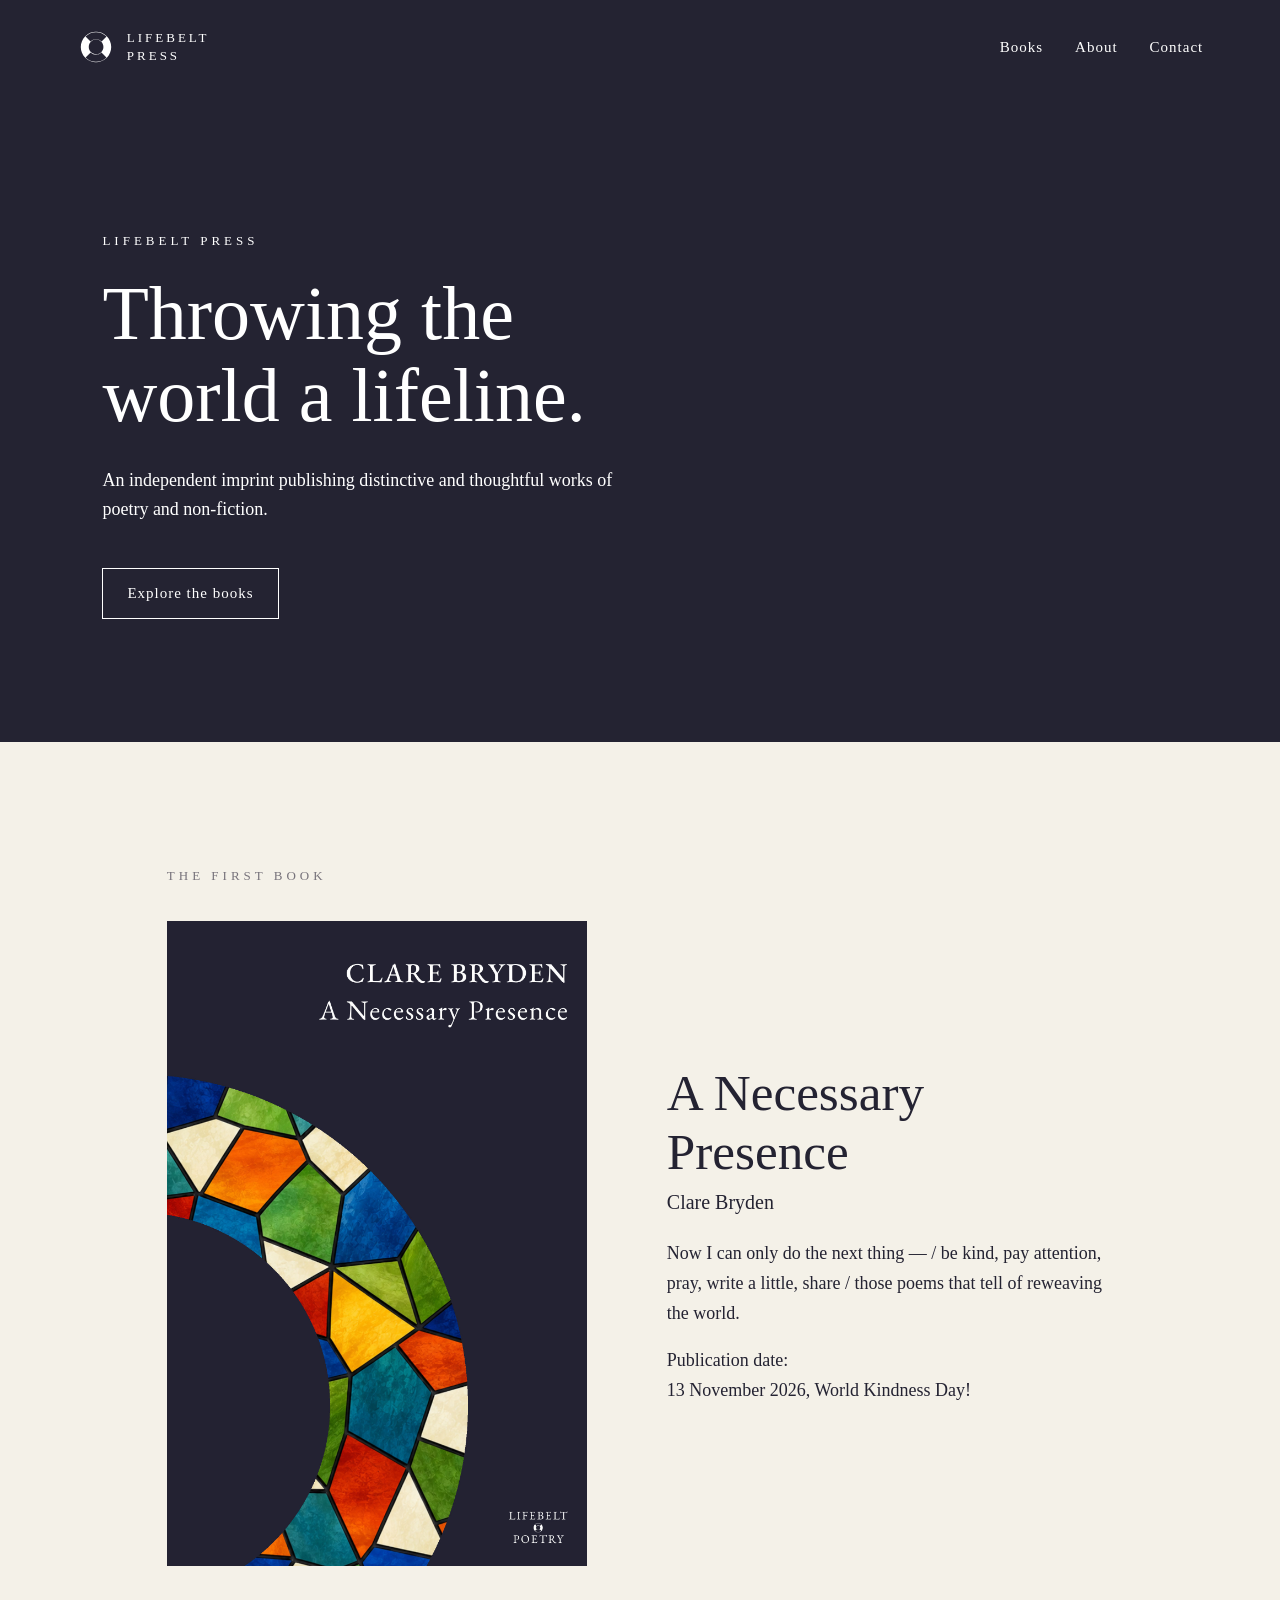
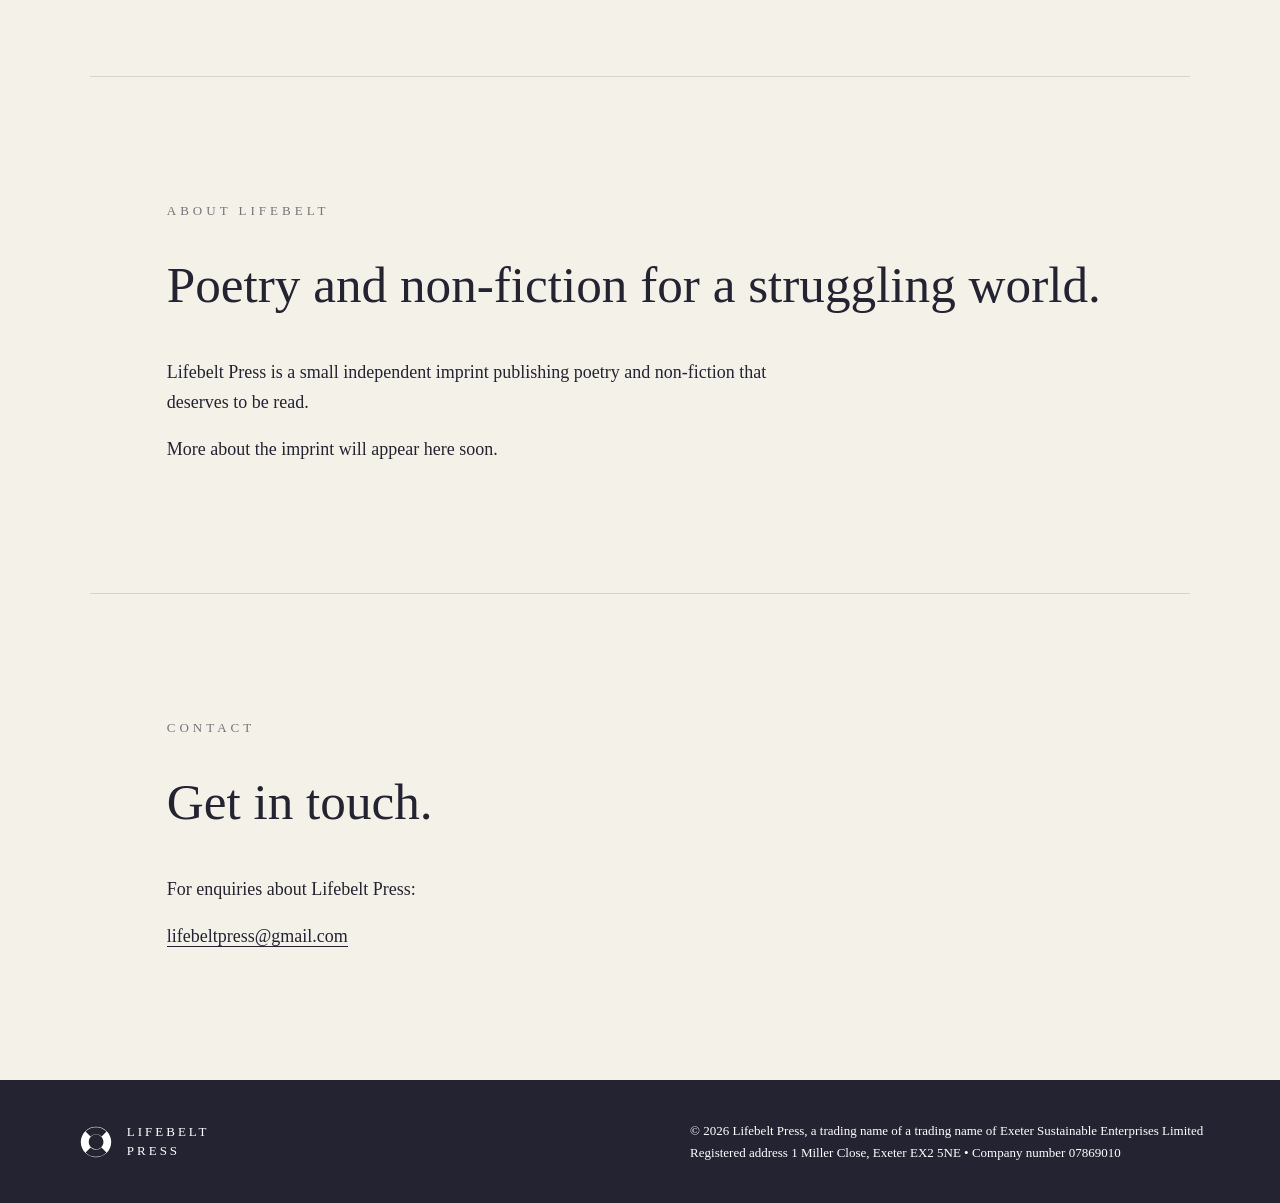
==== index.html @ 6a217618 "Update index.html" ====
<!DOCTYPE html>
<html lang="en">
<head>
    <meta charset="UTF-8">
    <meta name="viewport" content="width=device-width, initial-scale=1.0">

    <title>Lifebelt Press — independent, distinctive, thoughtful</title>

    <meta name="description"
          content="Lifebelt Press is an independent imprint publishing distinctive and thoughtful works of poetry and non-fiction.">

    <link rel="icon" type="image/svg+xml" href="lifebelt_glyph.svg">

    <!-- Open Graph -->
    <meta property="og:type" content="website">
    <meta property="og:title" content="Lifebelt Press — independent, distinctive, thoughtful">
    <meta property="og:description" content="Lifebelt Press is an independent imprint publishing distinctive and thoughtful works of poetry and non-fiction.">
    <meta property="og:url" content="https://lifebeltpress.uk/">
    <meta property="og:image" content="https://lifebeltpress.uk/ANP-cover-web.jpg">
    <meta property="og:image:alt" content="A Necessary Presence by Clare Bryden — book cover">
    <!-- Twitter -->
    <meta name="twitter:card" content="summary_large_image">
    <meta name="twitter:title" content="Lifebelt Press — Independent Poetry">
    <meta name="twitter:description" content="Lifebelt Press is an independent imprint publishing distinctive and thoughtful works of poetry and non-fiction.">
    <meta name="twitter:image" content="https://lifebeltpress.uk/ANP-cover-web.jpg">

    <link rel="stylesheet" href="style.css">
</head>

<body>

<header class="site-header">

    <div class="logo">
        <img class="lifebelt" src="lifebelt_glyph.svg" alt="Lifebelt Press">
        <span>LIFEBELT<br>PRESS</span>
    </div>

    <nav>
        <a href="#books">Books</a>
        <a href="#about">About</a>
        <a href="#contact">Contact</a>
    </nav>

</header>


<main>

    <section class="hero">

        <div class="hero-text">

            <p class="intro">Lifebelt Press</p>

            <h1>Throwing the world a lifeline.</h1>

            <p>
                An independent imprint publishing 
                distinctive and thoughtful works of poetry and non-fiction.
            </p>

            <a class="button" href="#books">Explore the books</a>

        </div>

    </section>


    <section id="books" class="section books">

        <p class="section-label">The first book</p>

        <div class="book">

        <div class="book-cover">
            <img
                src="ANP-front-web.jpg"
                alt="Cover of A Necessary Presence by Clare Bryden">
        </div>

            <div class="book-details">

                <h2>A Necessary Presence</h2>

                <p class="author">Clare Bryden</p>

                <p>
                    Now I can only do the next thing &mdash; / 
                    be kind, pay attention, pray, write a little, share / 
                    those poems that tell of reweaving the world.
                </p>

                <p>
                    Publication date: <br />
                    13 November 2026, World Kindness Day!
                </p>

                <!--<a class="text-link" href="#">
                    More about this book →
                </a>-->

            </div>

        </div>

    </section>


    <section id="about" class="section about">

        <p class="section-label">About Lifebelt</p>

        <h2>Poetry and non-fiction for a struggling world.</h2>

        <p>
            Lifebelt Press is a small independent imprint
            publishing poetry and non-fiction that deserves to be read.
        </p>

        <p>
            More about the imprint will appear here soon.
        </p>

    </section>


    <section id="contact" class="section contact">

        <p class="section-label">Contact</p>

        <h2>Get in touch.</h2>

        <p>
            For enquiries about Lifebelt Press:
        </p>

        <p>
            <a class="text-link" id="contact-email" href="#">
                lifebeltpress@gmail.com
            </a>
        </p>
        
        <script>
        (function () {
            const email =
                String.fromCharCode(108,105,102,101,98,101,108,116,112,114,101,115,115) +
                '@' +
                String.fromCharCode(103,109,97,105,108,46,99,111,109);
        
            document.getElementById('contact-email').href = 'mailto:' + email;
        })();
        </script>

    </section>

</main>

<footer>
    
    <div class="logo">
        <img class="lifebelt" src="lifebelt_glyph.svg" alt="Lifebelt Press">
        <span>LIFEBELT<br>PRESS</span>
    </div>
    
    <p>© 2026 Lifebelt Press, a trading name of a trading name of Exeter Sustainable Enterprises Limited<br />
        Registered address 1 Miller Close, Exeter EX2 5NE • Company number 07869010</p>
    
</footer>

</body>
</html>
---- style.css ----
/* ---------------------------------
   Lifebelt Press
   --------------------------------- */

:root {
    --navy: #242332;
    --cream: #f4f1e8;
    --text: #242332;
    --muted: #77737b;
    --line: #d8d4cb;
}


/* Basic reset */

* {
    box-sizing: border-box;
}

html {
    scroll-behavior: smooth;
}

body {
    margin: 0;
    background: var(--cream);
    color: var(--text);

    font-family: Georgia, "Times New Roman", serif;
    font-size: 18px;
    line-height: 1.65;
}


/* Header */

.site-header {
    background: var(--navy);
    color: white;

    padding: 28px 6vw;

    display: flex;
    align-items: center;
    justify-content: space-between;
}

.logo {
    display: flex;
    align-items: center;
    gap: 12px;

    font-size: 13px;
    letter-spacing: 3px;
    line-height: 1.4;
}

.lifebelt {
    width: 38px;
    height: 38px;
    display: block;
    filter: invert(1);
}

nav {
    display: flex;
    gap: 32px;
}

nav a {
    color: white;
    text-decoration: none;

    font-size: 15px;
    letter-spacing: 1px;
}

nav a:hover {
    text-decoration: underline;
}


/* Hero */

.hero {
    min-height: 72vh;

    background: var(--navy);
    color: white;

    display: flex;
    align-items: center;

    padding: 8vw;
}

.hero-text {
    max-width: 600px;
}

.intro,
.section-label {
    text-transform: uppercase;
    letter-spacing: 4px;
    font-size: 13px;
}

.hero h1 {
    font-size: clamp(42px, 6vw, 76px);
    font-weight: normal;
    line-height: 1.08;

    margin: 20px 0 30px;
}

.hero p {
    max-width: 560px;
}

.button {
    display: inline-block;

    margin-top: 25px;
    padding: 12px 24px;

    border: 1px solid white;

    color: white;
    text-decoration: none;

    font-size: 15px;
    letter-spacing: 1px;
}

.button:hover {
    background: white;
    color: var(--navy);
}


/* General sections */

.section {
    max-width: 1100px;
    margin: auto;

    padding: 110px 6vw;
}

.section-label {
    color: var(--muted);
    margin-bottom: 35px;
}

.section h2 {
    font-size: clamp(32px, 4vw, 52px);
    font-weight: normal;
    line-height: 1.15;

    margin-top: 0;
}


/* Book */

.book {
    display: grid;
    grid-template-columns: minmax(260px, 420px) 1fr;
    gap: 80px;

    align-items: center;
}

.book-cover {
    aspect-ratio: 0.7;
}

.book-cover img {
    display: block;
    width: 100%;
    height: auto;
}

.cover-placeholder {
    color: white;
    text-align: center;

    font-size: 25px;
    line-height: 1.25;
}

.book-details h2 {
    margin-bottom: 5px;
}

.author {
    font-size: 20px;
    margin-top: 0;
}

.text-link {
    color: var(--text);
    text-decoration: none;

    border-bottom: 1px solid var(--text);
}

.text-link:hover {
    border-bottom: 2px solid var(--text);
}


/* About */

.about {
    border-top: 1px solid var(--line);
}

.about p {
    max-width: 650px;
}


/* Contact */

.contact {
    border-top: 1px solid var(--line);
}


/* Footer */

footer {
    background: var(--navy);
    color: white;
    padding: 40px 6vw;
    display: flex;
    justify-content: space-between;
    align-items: center;
    font-size: 13px;
}

footer .logo {
    color: white;
}

footer p {
    margin: 0;
}


/* Mobile */

@media (max-width: 700px) {

    .site-header {
        align-items: flex-start;
    }

    nav {
        gap: 15px;
        flex-direction: column;
        align-items: flex-end;
    }

    .hero {
        min-height: 65vh;
        padding: 15vw 8vw;
    }

    .section {
        padding: 75px 8vw;
    }

    .book {
        grid-template-columns: 1fr;
        gap: 45px;
    }

    .book-cover {
        max-width: 360px;
    }

    footer {
        flex-direction: column;
        align-items: flex-start;
        gap: 20px;
    }
}
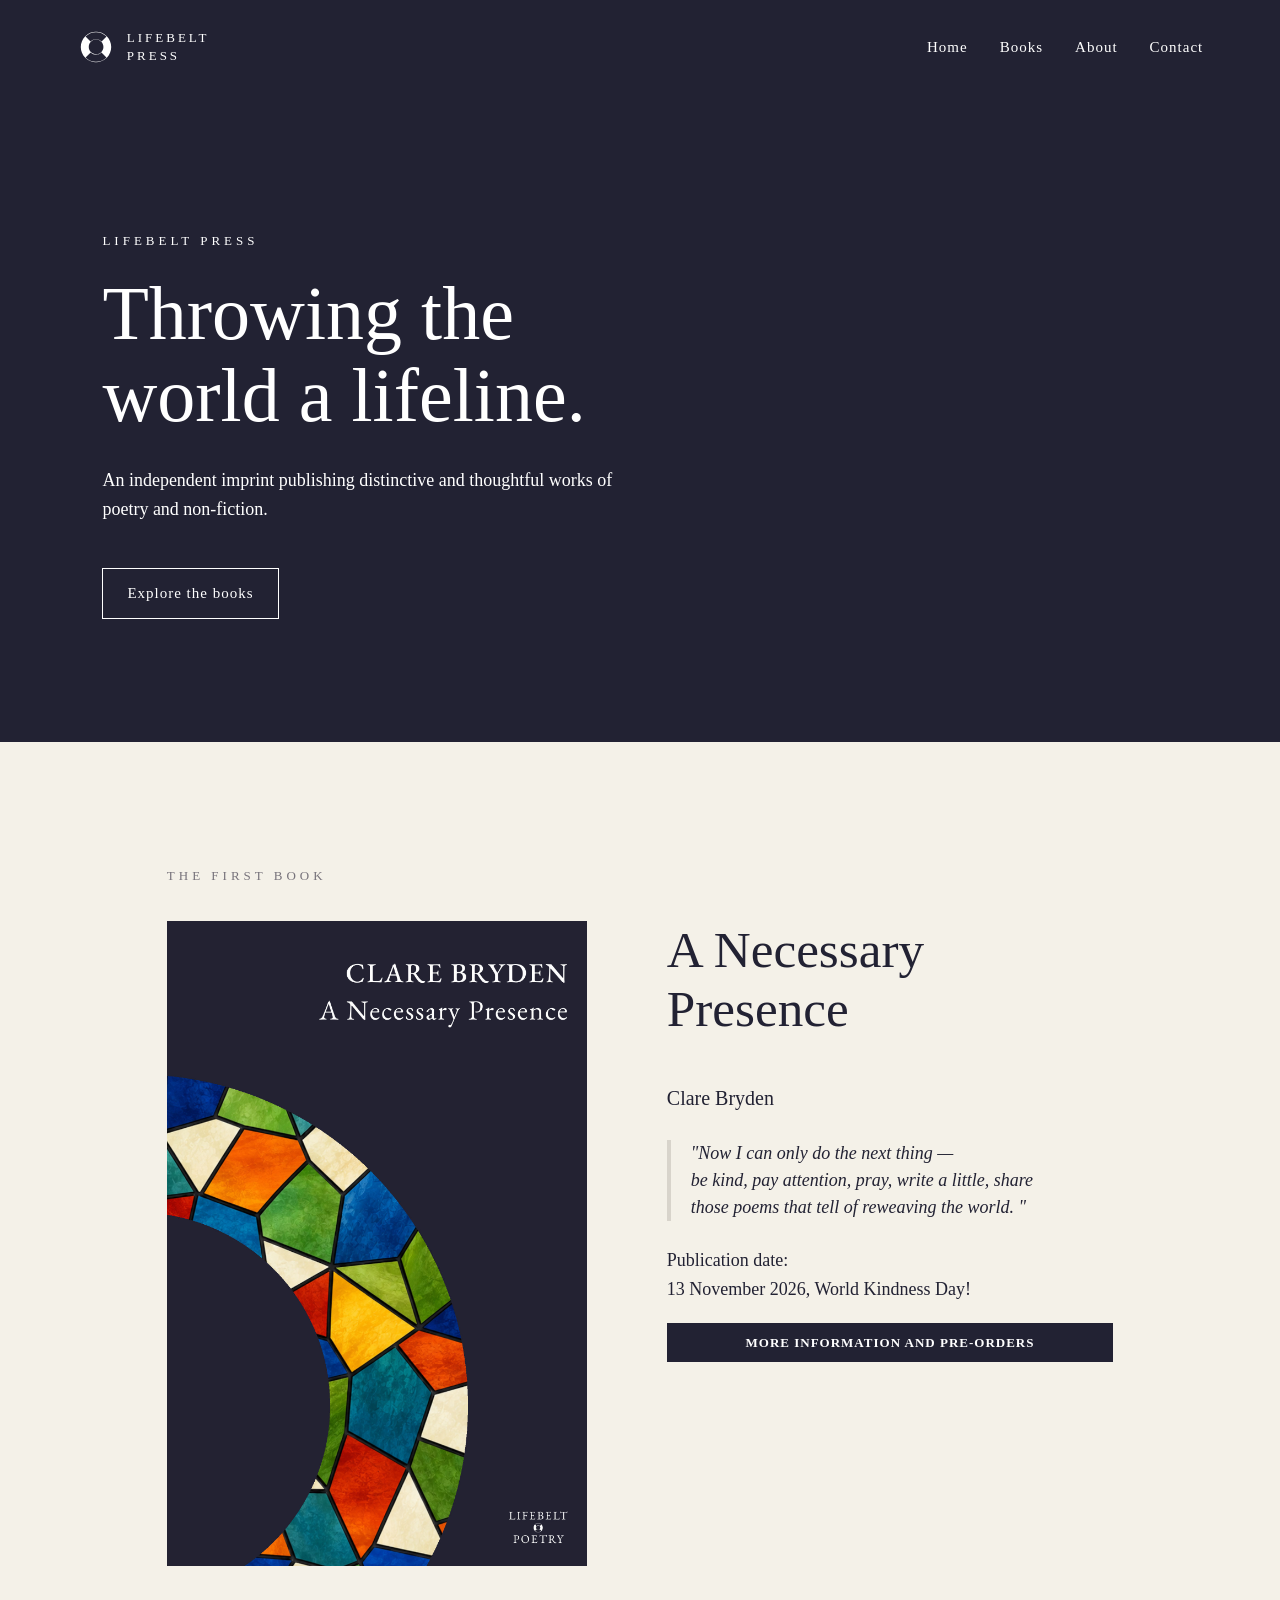
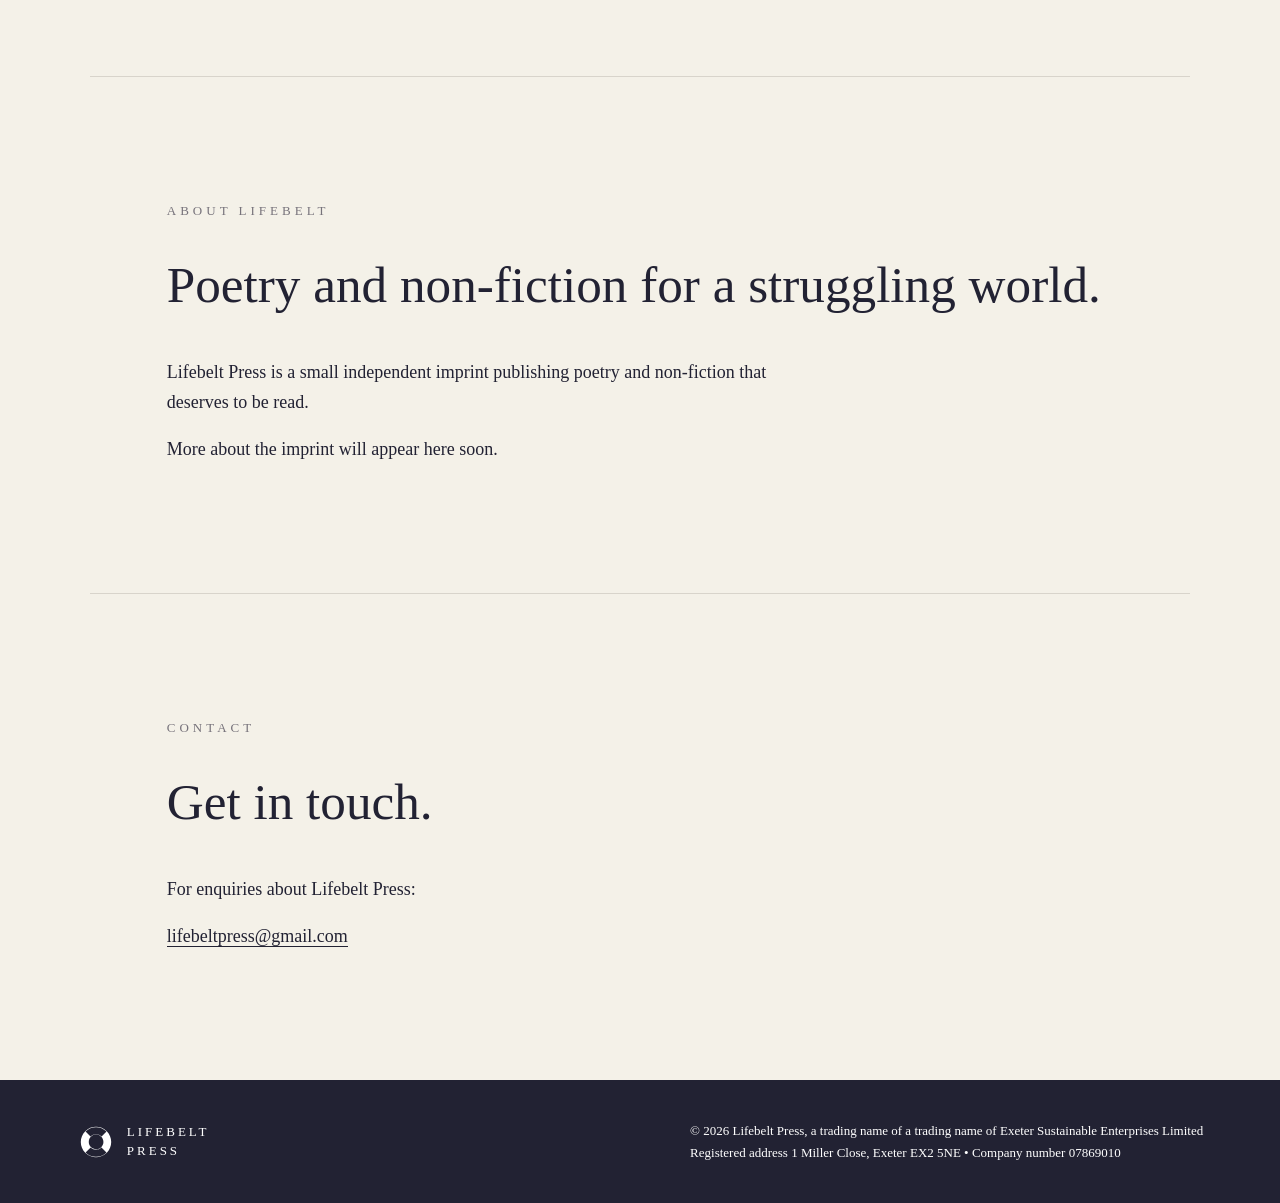
==== commit c89f0571: "Add files via upload" ====
--- a/index.html
+++ b/index.html
@@ -1,4 +1,4 @@
-    <!DOCTYPE html>
+<!DOCTYPE html>
 <html lang="en">
 <head>
     <meta charset="UTF-8">
@@ -15,14 +15,14 @@
     <meta property="og:type" content="website">
     <meta property="og:title" content="Lifebelt Press — independent, distinctive, thoughtful">
     <meta property="og:description" content="Lifebelt Press is an independent imprint publishing distinctive and thoughtful works of poetry and non-fiction.">
-    <meta property="og:url" content="https://lifebeltpress.uk/">
-    <meta property="og:image" content="https://lifebeltpress.uk/ANP-cover-web.jpg">
+    <meta property="og:url" content="https://lifebeltpress.co.uk/">
+    <meta property="og:image" content="https://lifebeltpress.co.uk/images/a-necessary-presence-front.jpg">
     <meta property="og:image:alt" content="A Necessary Presence by Clare Bryden — book cover">
     <!-- Twitter -->
     <meta name="twitter:card" content="summary_large_image">
     <meta name="twitter:title" content="Lifebelt Press — Independent Poetry">
     <meta name="twitter:description" content="Lifebelt Press is an independent imprint publishing distinctive and thoughtful works of poetry and non-fiction.">
-    <meta name="twitter:image" content="https://lifebeltpress.uk/ANP-cover-web.jpg">
+    <meta name="twitter:image" content="https://lifebeltpress.co.uk/images/a-necessary-presence-front.jpg">
 
     <link rel="stylesheet" href="style.css">
 </head>
@@ -32,11 +32,14 @@
 <header class="site-header">
 
     <div class="logo">
-        <img class="lifebelt" src="lifebelt_glyph.svg" alt="Lifebelt Press">
-        <span>LIFEBELT<br>PRESS</span>
+        <a href="https://lifebeltpress.co.uk/">
+			<img class="lifebelt" src="lifebelt_glyph.svg" alt="Lifebelt Press">
+		</a>
+		<span>LIFEBELT<br>PRESS</span>		
     </div>
 
     <nav>
+        <a href="https://lifebeltpress.co.uk/">Home</a>
         <a href="#books">Books</a>
         <a href="#about">About</a>
         <a href="#contact">Contact</a>
@@ -75,7 +78,7 @@
 
         <div class="book-cover">
             <img
-                src="ANP-front-web.jpg"
+                src="images/a-necessary-presence-front.jpg"
                 alt="Cover of A Necessary Presence by Clare Bryden">
         </div>
 
@@ -85,20 +88,16 @@
 
                 <p class="author">Clare Bryden</p>
 
-                <p>
-                    Now I can only do the next thing &mdash; / 
-                    be kind, pay attention, pray, write a little, share / 
-                    those poems that tell of reweaving the world.
-                </p>
+                <p class="lead-quote">"Now I can only do the next thing &mdash; <br />be kind, pay attention, pray, write a little, share <br />those poems that tell of reweaving the world. "</p>
 
                 <p>
                     Publication date: <br />
                     13 November 2026, World Kindness Day!
                 </p>
 
-                <!--<a class="text-link" href="#">
-                    More about this book →
-                </a>-->
+				<a class="checkout-btn-flat" href="a-necessary-presence.html">
+                    More information and pre-orders
+                </a>
 
             </div>
 
--- a/style.css
+++ b/style.css
@@ -3,9 +3,10 @@
    --------------------------------- */
 
 :root {
-    --navy: #242332;
+    --navy: #223;
     --cream: #f4f1e8;
-    --text: #242332;
+	--gold: #cda250;
+    --text: #223;
     --muted: #77737b;
     --line: #d8d4cb;
 }
@@ -25,7 +26,6 @@
     margin: 0;
     background: var(--cream);
     color: var(--text);
-
     font-family: Georgia, "Times New Roman", serif;
     font-size: 18px;
     line-height: 1.65;
@@ -37,9 +37,7 @@
 .site-header {
     background: var(--navy);
     color: white;
-
     padding: 28px 6vw;
-
     display: flex;
     align-items: center;
     justify-content: space-between;
@@ -49,7 +47,6 @@
     display: flex;
     align-items: center;
     gap: 12px;
-
     font-size: 13px;
     letter-spacing: 3px;
     line-height: 1.4;
@@ -70,7 +67,6 @@
 nav a {
     color: white;
     text-decoration: none;
-
     font-size: 15px;
     letter-spacing: 1px;
 }
@@ -84,13 +80,10 @@
 
 .hero {
     min-height: 72vh;
-
     background: var(--navy);
     color: white;
-
     display: flex;
     align-items: center;
-
     padding: 8vw;
 }
 
@@ -119,15 +112,11 @@
 
 .button {
     display: inline-block;
-
     margin-top: 25px;
     padding: 12px 24px;
-
     border: 1px solid white;
-
     color: white;
     text-decoration: none;
-
     font-size: 15px;
     letter-spacing: 1px;
 }
@@ -143,7 +132,6 @@
 .section {
     max-width: 1100px;
     margin: auto;
-
     padding: 110px 6vw;
 }
 
@@ -156,7 +144,6 @@
     font-size: clamp(32px, 4vw, 52px);
     font-weight: normal;
     line-height: 1.15;
-
     margin-top: 0;
 }
 
@@ -167,8 +154,7 @@
     display: grid;
     grid-template-columns: minmax(260px, 420px) 1fr;
     gap: 80px;
-
-    align-items: center;
+    align-items: top;
 }
 
 .book-cover {
@@ -184,13 +170,15 @@
 .cover-placeholder {
     color: white;
     text-align: center;
-
     font-size: 25px;
     line-height: 1.25;
 }
 
-.book-details h2 {
-    margin-bottom: 5px;
+.book-details h1 {
+    font-size: clamp(24px, 4vw, 40px);
+	font-weight:normal;
+    line-height: 1.25;
+    margin: 5px 0;
 }
 
 .author {
@@ -201,7 +189,6 @@
 .text-link {
     color: var(--text);
     text-decoration: none;
-
     border-bottom: 1px solid var(--text);
 }
 
@@ -209,6 +196,30 @@
     border-bottom: 2px solid var(--text);
 }
 
+.checkout-container {
+	margin: 15px 0 0;
+}
+
+.checkout-button {
+	background-color: var(--navy); 
+	border: 1px solid var(--navy); 
+	color: white; 
+	padding: 7px 14px; 
+	text-decoration: none; 
+	font-weight: bold; 
+	display: inline-block; 
+	font-size: 16px; 
+	margin: 5px 0;
+}
+.checkout-button:hover {
+	background-color: white; 
+	color: var(--navy); 
+}
+.checkout-subtext {
+	font-size: 14px; 
+	color: var(--muted); 
+	margin-top: 0;
+}
 
 /* About */
 
@@ -249,9 +260,192 @@
 }
 
 
-/* Mobile */
-
-@media (max-width: 700px) {
+/* ==========================================================================
+   Book Detail Additions 
+   ========================================================================== */
+
+.book-media {
+    display: flex;
+    flex-direction: column;
+    gap: 25px;
+}
+
+.book-preview {
+    text-align: center;
+}
+
+/* Secondary block variant for layouts using dark backgrounds inside light grids */
+.button.outline {
+    border: 1px solid var(--navy);
+    color: var(--navy);
+    display: block;
+    text-align: center;
+    transition: all 0.2s ease-in-out;
+}
+
+.button.outline:hover {
+    background: var(--navy);
+    color: white;
+}
+
+/* Quote & Descriptive Blocks */
+.lead-quote {
+    font-style: italic;
+    border-left: 4px solid var(--line);
+    padding-left: 20px;
+    margin: 25px 0;
+    color: var(--navy);
+    line-height: 1.5;
+}
+
+.short-blurb {
+    margin-bottom: 20px;
+}
+
+.long-blurb-section {
+  border-top: 1px solid var(--line);
+  margin-top: 30px;
+  padding-top: 30px;
+}
+
+/* Compact Metadata */
+.book-meta-inline {
+    font-size: 15px;
+/    border-top: 1px solid var(--line);
+/    border-bottom: 1px solid var(--line);
+    padding: 15px 0;
+    margin: 20px 0;
+}
+
+/* 2x2 Clean Grid for Purchase Options */
+.purchase-grid {
+    display: grid;
+    grid-template-columns: repeat(2, 1fr);
+    gap: 12px;
+    margin-top: 25px;
+}
+
+.purchase-card {
+    background: white;
+    border: 1px solid var(--line);
+    padding: 16px;
+    border-radius: 4px;
+    display: flex;
+    flex-direction: column;
+    justify-content: space-between;
+}
+
+/* Subtle distinction for the special signed copy */
+.purchase-card.highlighted {
+    border-color: var(--gold);
+    background: rgba(205, 162, 80, 0.02);
+}
+
+.purchase-card h4 {
+    margin: 0 0 6px 0;
+    font-size: 15px;
+    font-weight: bold;
+}
+
+.purchase-card h4 .qty {
+    font-weight: normal;
+    color: var(--muted);
+    font-size: 13px;
+}
+
+.purchase-card .price {
+    margin: 0 0 16px 0;
+    font-size: 14px;
+    font-weight: bold;
+}
+
+.purchase-card .postage {
+    display: inline-block;
+    font-weight: normal;
+    font-size: 12px;
+    color: var(--muted);
+    margin-top: 2px;
+}
+
+/* Flat Button Styling */
+.checkout-btn-flat {
+    display: block;
+    text-align: center;
+    background: var(--navy);
+    border: 1px solid var(--navy);
+    color: #fff;
+    text-decoration: none;
+    padding: 8px;
+    font-size: 13px;
+    font-weight: bold;
+    letter-spacing: 1px;
+    text-transform: uppercase;
+    transition: background 0.2s ease;
+}
+
+.checkout-btn-flat:hover {
+    background: #fff;
+    color: var(--navy);
+}
+
+.checkout-btn-flat.gold {
+    background: var(--gold);
+    border: 1px solid var(--gold);
+}
+
+.checkout-btn-flat.gold:hover {
+    background: #fff;
+    color: var(--gold);
+}
+
+
+/* Author Split Grid Layout */
+.author-profile-section {
+    border-top: 1px solid var(--line);
+    margin-top: 30px;
+    padding-top: 30px;
+}
+
+.author-profile-layout {
+    display: grid;
+    grid-template-columns: 180px 1fr;
+    gap: 40px;
+    align-items: flex-start;
+    margin-top: 25px;
+}
+
+.author-image-wrapper {
+    display: flex;
+    flex-direction: column;
+    gap: 6px;
+}
+
+.author-photo {
+    width: 100%;
+    height: auto;
+    border-radius: 2px;
+    display: block;
+}
+
+.photo-credit {
+    font-size: 11px;
+    color: var(--muted);
+    font-family: system-ui, -apple-system, sans-serif;
+}
+
+.author-bio-text p {
+    margin: 0;
+    line-height: 1.7;
+}
+
+
+
+/* ==========================================================================
+   Mobile Responsiveness for Small Screens
+   ========================================================================== */
+
+
+@media (max-width: 800px) {
 
     .site-header {
         align-items: flex-start;
@@ -277,7 +471,8 @@
         gap: 45px;
     }
 
-    .book-cover {
+    .book-cover,
+    .book-preview {
         max-width: 360px;
     }
 
@@ -287,3 +482,21 @@
         gap: 20px;
     }
 }
+
+@media screen and (min-width: 800px) and (max-width: 960px), 
+       screen and (max-width: 480px)  {
+    .purchase-grid {
+        grid-template-columns: 1fr;
+    }
+}
+
+@media (max-width: 600px) {
+    .author-profile-layout {
+        grid-template-columns: 1fr;
+        gap: 20px;
+    }
+    
+    .author-image-wrapper {
+        max-width: 150px;
+    }
+}
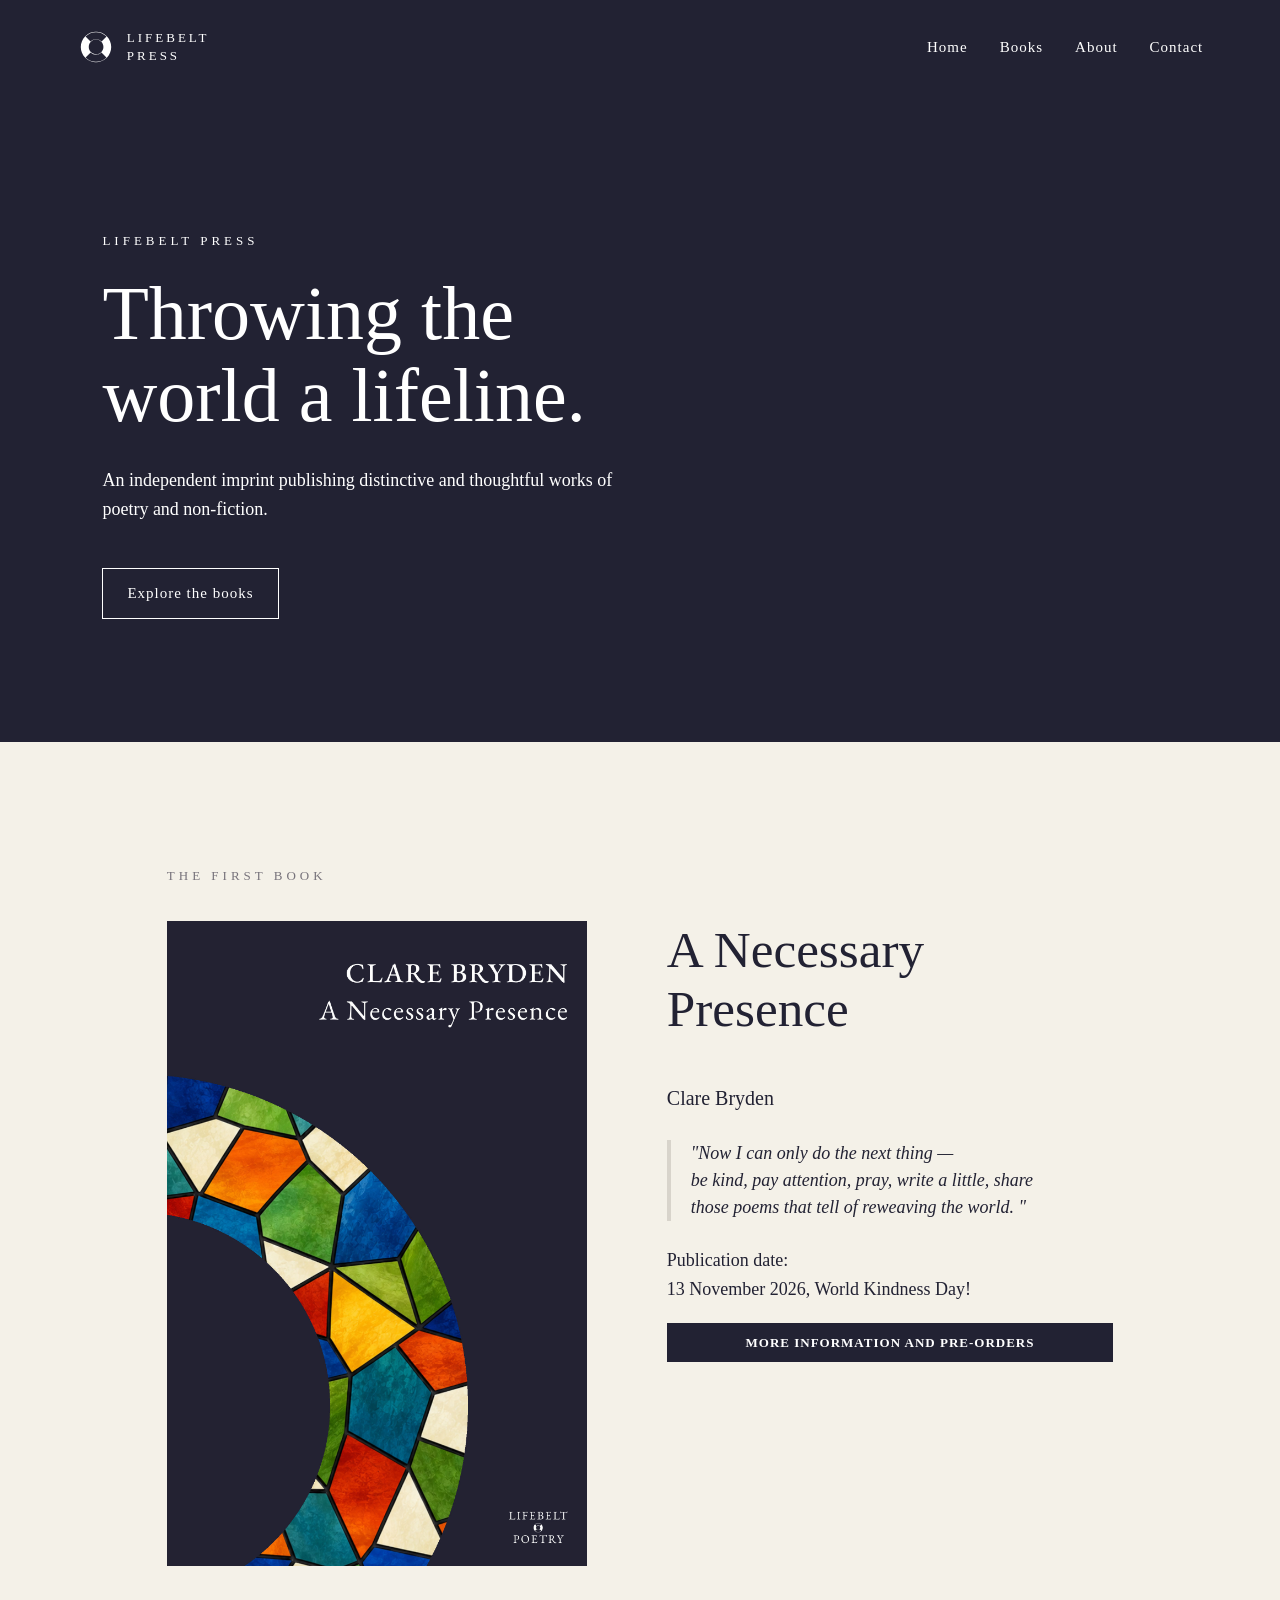
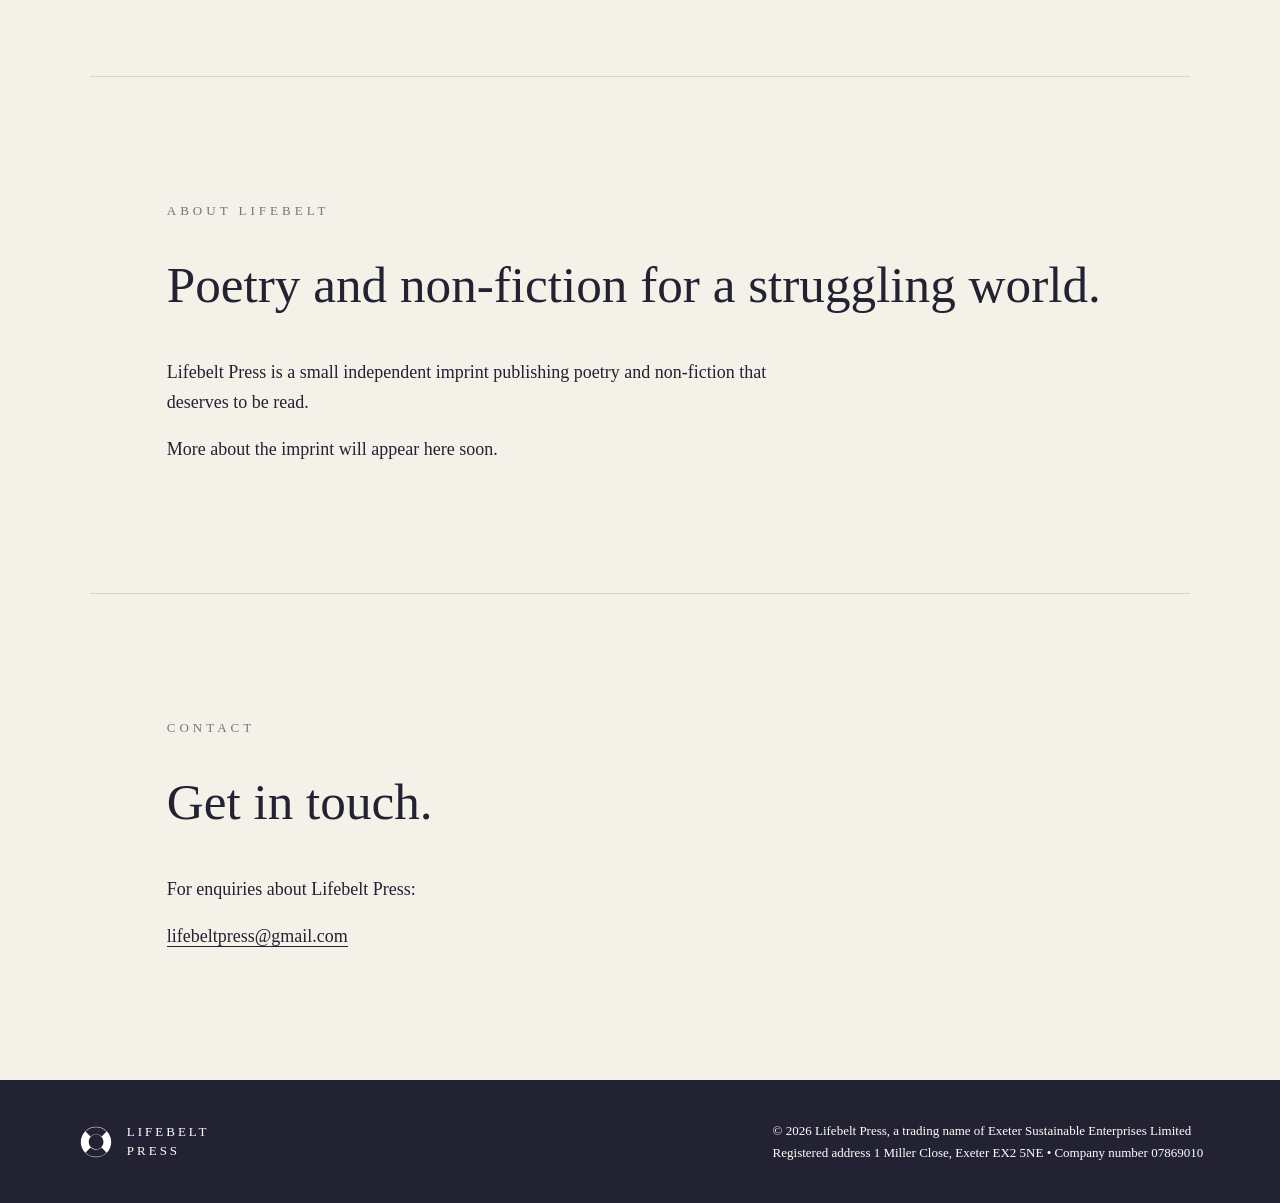
==== commit f9266468: "Add files via upload" ====
--- a/index.html
+++ b/index.html
@@ -162,7 +162,7 @@
         <span>LIFEBELT<br>PRESS</span>
     </div>
     
-    <p>© 2026 Lifebelt Press, a trading name of a trading name of Exeter Sustainable Enterprises Limited<br />
+    <p>© 2026 Lifebelt Press, a trading name of Exeter Sustainable Enterprises Limited<br />
         Registered address 1 Miller Close, Exeter EX2 5NE • Company number 07869010</p>
     
 </footer>
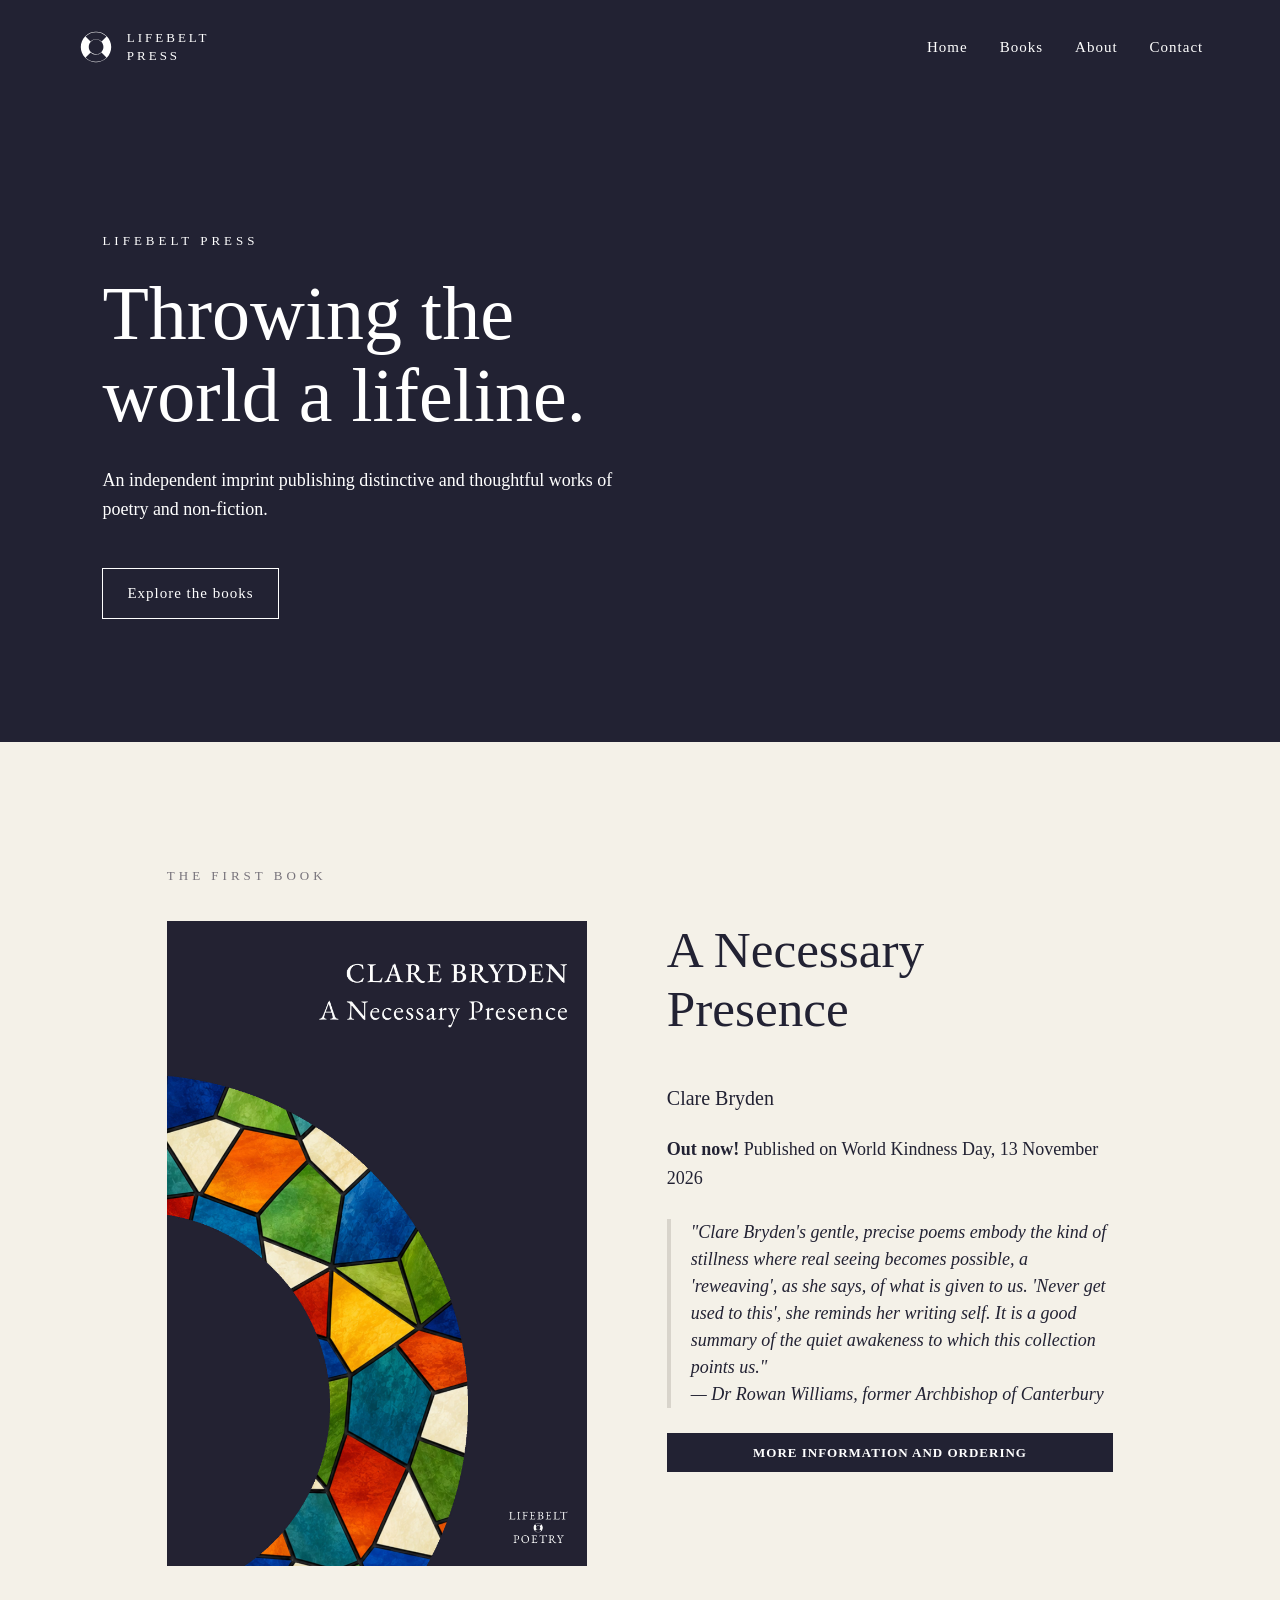
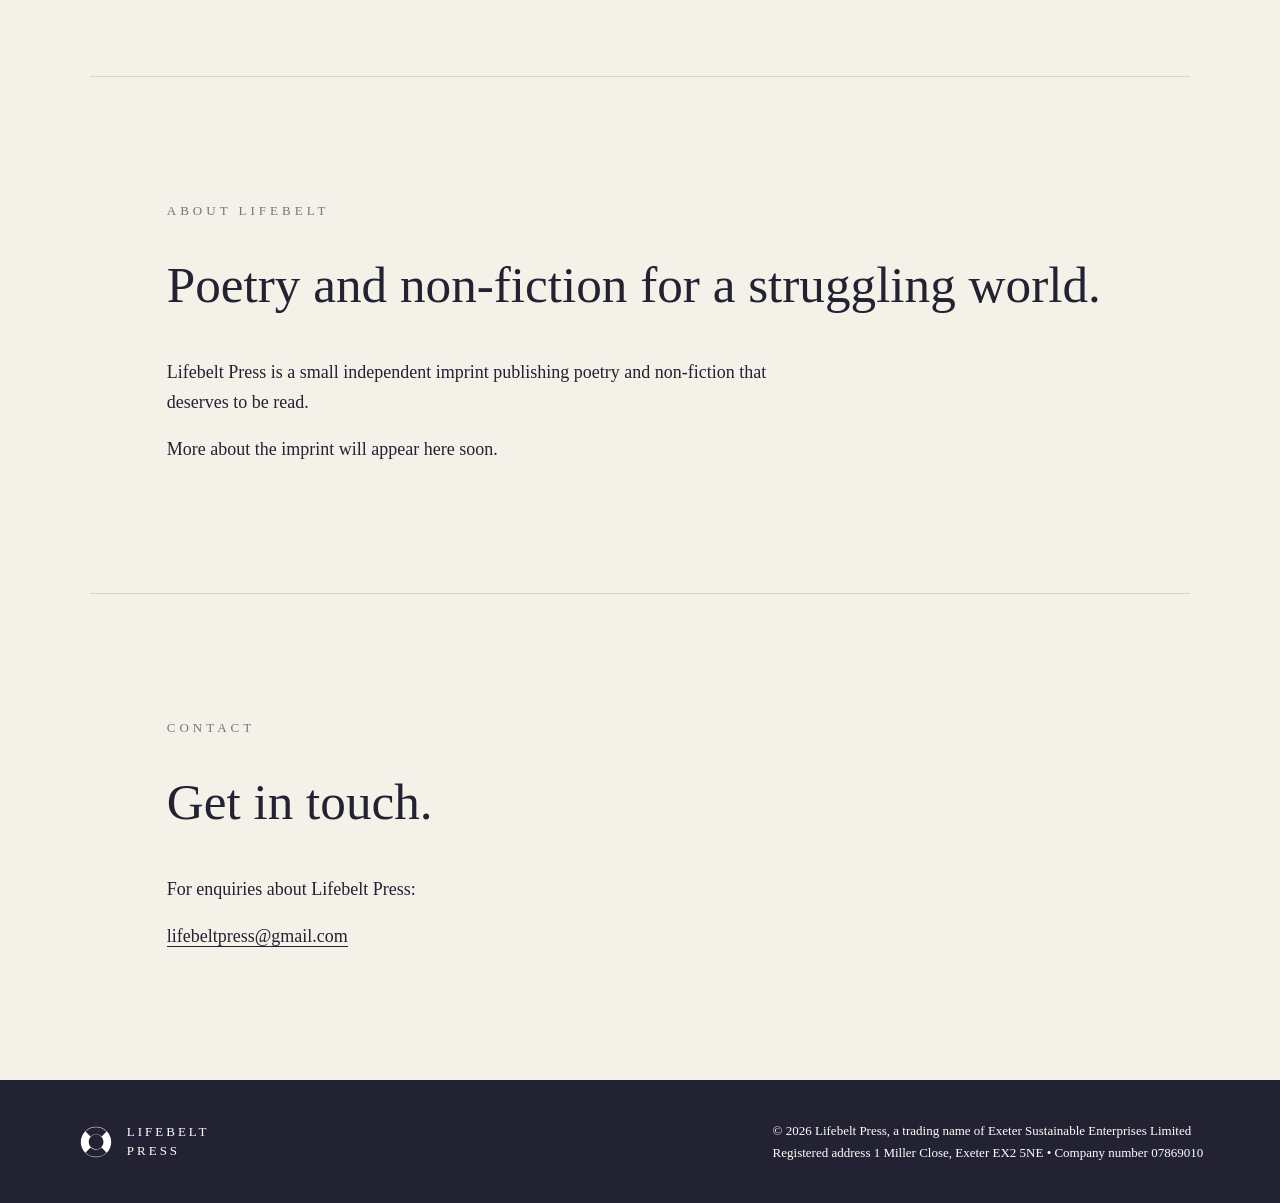
==== commit d5effeeb: "Add files via upload" ====
--- a/index.html
+++ b/index.html
@@ -88,15 +88,13 @@
 
                 <p class="author">Clare Bryden</p>
 
-                <p class="lead-quote">"Now I can only do the next thing &mdash; <br />be kind, pay attention, pray, write a little, share <br />those poems that tell of reweaving the world. "</p>
+                <p><strong>Out now!</strong> Published on World Kindness Day, 13 November 2026</p>
 
-                <p>
-                    Publication date: <br />
-                    13 November 2026, World Kindness Day!
-                </p>
+                <p class="lead-quote">"Clare Bryden's gentle, precise poems embody the kind of stillness where real seeing becomes possible, a 'reweaving', as she says, of what is given to us. 'Never get used to this', she reminds her writing self. It is a good summary of the quiet awakeness to which this collection points us." <br />
+				— Dr Rowan Williams, former Archbishop of Canterbury</p>
 
 				<a class="checkout-btn-flat" href="a-necessary-presence.html">
-                    More information and pre-orders
+                    More information and Ordering
                 </a>
 
             </div>
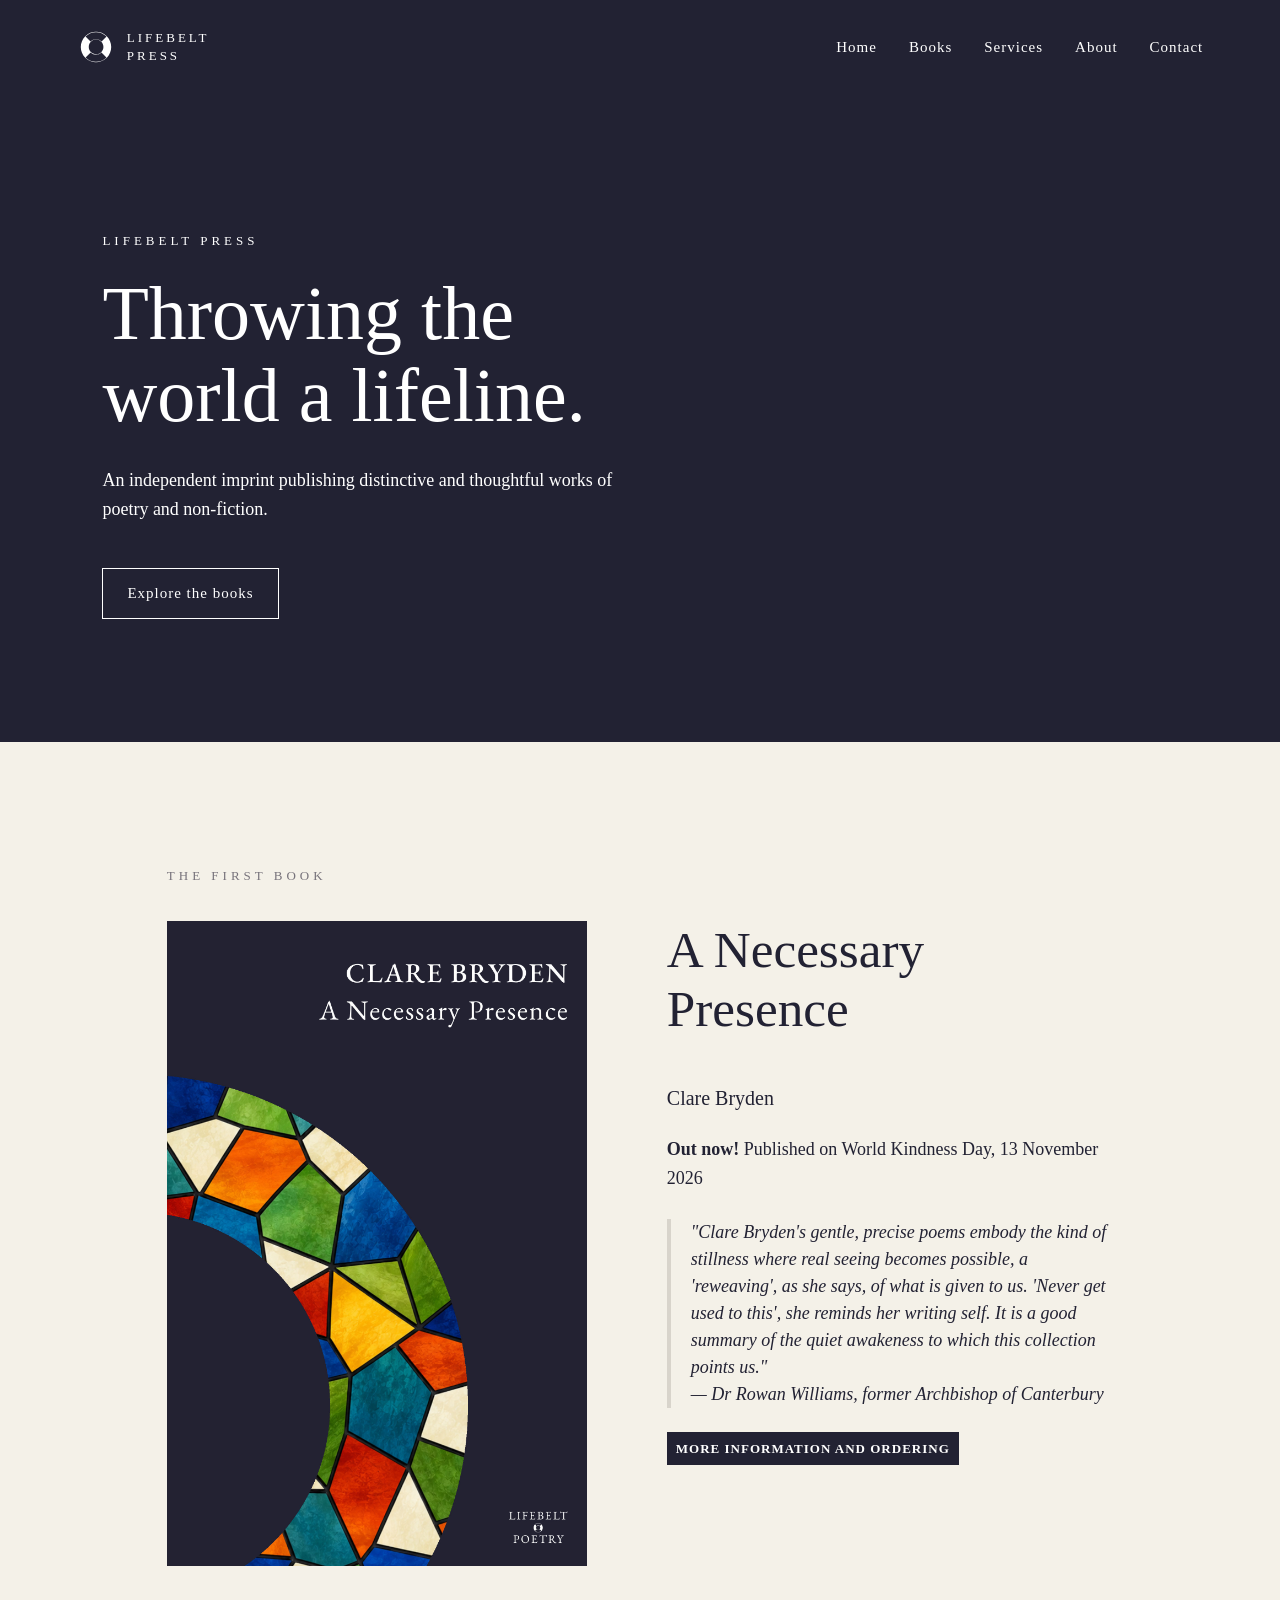
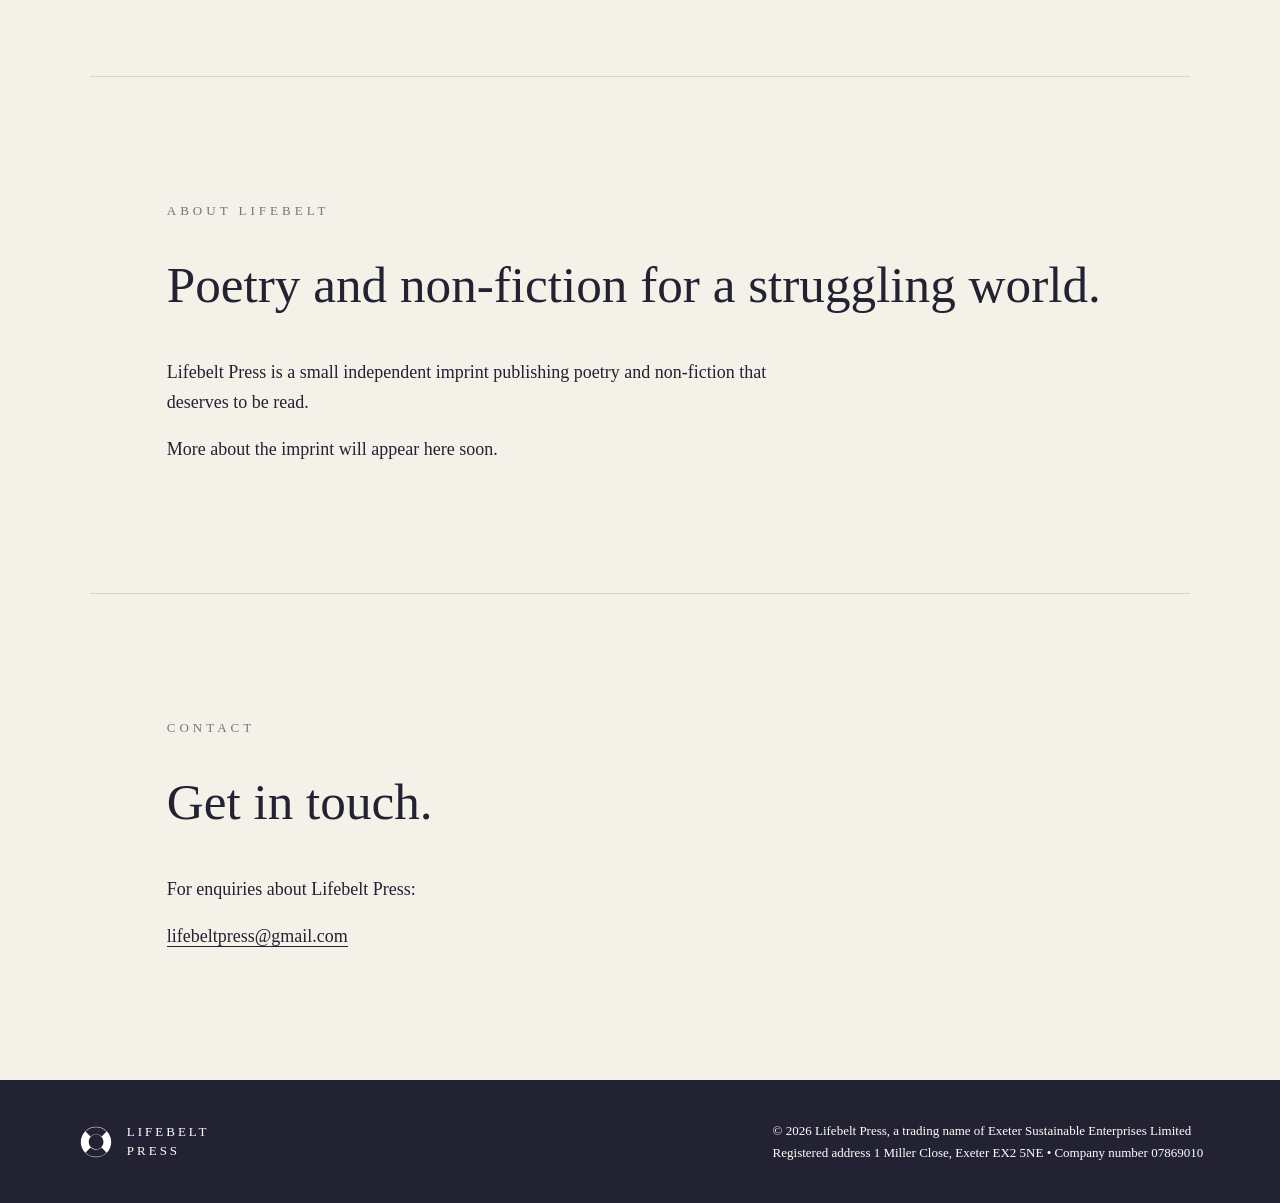
==== commit 90c2646d: "Add files via upload" ====
--- a/index.html
+++ b/index.html
@@ -41,6 +41,7 @@
     <nav>
         <a href="https://lifebeltpress.co.uk/">Home</a>
         <a href="#books">Books</a>
+        <a href="https://lifebeltpress.co.uk/services.html">Services</a>
         <a href="#about">About</a>
         <a href="#contact">Contact</a>
     </nav>
--- a/style.css
+++ b/style.css
@@ -145,6 +145,24 @@
     font-weight: normal;
     line-height: 1.15;
     margin-top: 0;
+}
+
+
+/* About */
+
+.about {
+    border-top: 1px solid var(--line);
+}
+
+.about p {
+    max-width: 650px;
+}
+
+
+/* Contact */
+
+.contact {
+    border-top: 1px solid var(--line);
 }
 
 
@@ -221,21 +239,51 @@
 	margin-top: 0;
 }
 
-/* About */
-
-.about {
-    border-top: 1px solid var(--line);
-}
-
-.about p {
-    max-width: 650px;
-}
-
-
-/* Contact */
-
-.contact {
-    border-top: 1px solid var(--line);
+
+/* Service */
+
+main.service {
+  padding-bottom: 110px;
+}
+
+.section.service-intro {
+  padding: 110px 6vw 60px;
+}
+
+.section.service {
+  border-top: 1px solid var(--line);
+  padding: 30px 6vw 60px;
+}
+
+.service h3 {
+  font-size: clamp(20px, 3vw, 32px);
+  font-weight: normal;
+}
+
+.service table {
+  width: 100%;
+  border-collapse: collapse;
+}
+
+.service th, .service td {
+  border: 2px solid var(--cream);
+  font-size: 90%;
+  padding: 16px 12px;
+  text-align: left;
+  vertical-align: top;
+}
+
+.service tbody tr:nth-child(odd) {
+  background-color: #fff;
+}
+
+.service .buttons {
+	margin-top: 60px;
+}
+
+.updated {
+  font-style: italic;
+  padding: 60px 0 0;
 }
 
 
@@ -261,8 +309,7 @@
 
 
 /* ==========================================================================
-   Book Detail Additions 
-   ========================================================================== */
+   Book Detail Additions    ========================================================================== */
 
 .book-media {
     display: flex;
@@ -302,7 +349,8 @@
     margin-bottom: 20px;
 }
 
-.long-blurb-section {
+.long-blurb-section,
+.praise-section {
   border-top: 1px solid var(--line);
   margin-top: 30px;
   padding-top: 30px;
@@ -369,7 +417,7 @@
 
 /* Flat Button Styling */
 .checkout-btn-flat {
-    display: block;
+ /   display: block;
     text-align: center;
     background: var(--navy);
     border: 1px solid var(--navy);
@@ -441,8 +489,7 @@
 
 
 /* ==========================================================================
-   Mobile Responsiveness for Small Screens
-   ========================================================================== */
+   Mobile Responsiveness for Small Screens   ========================================================================== */
 
 
 @media (max-width: 800px) {
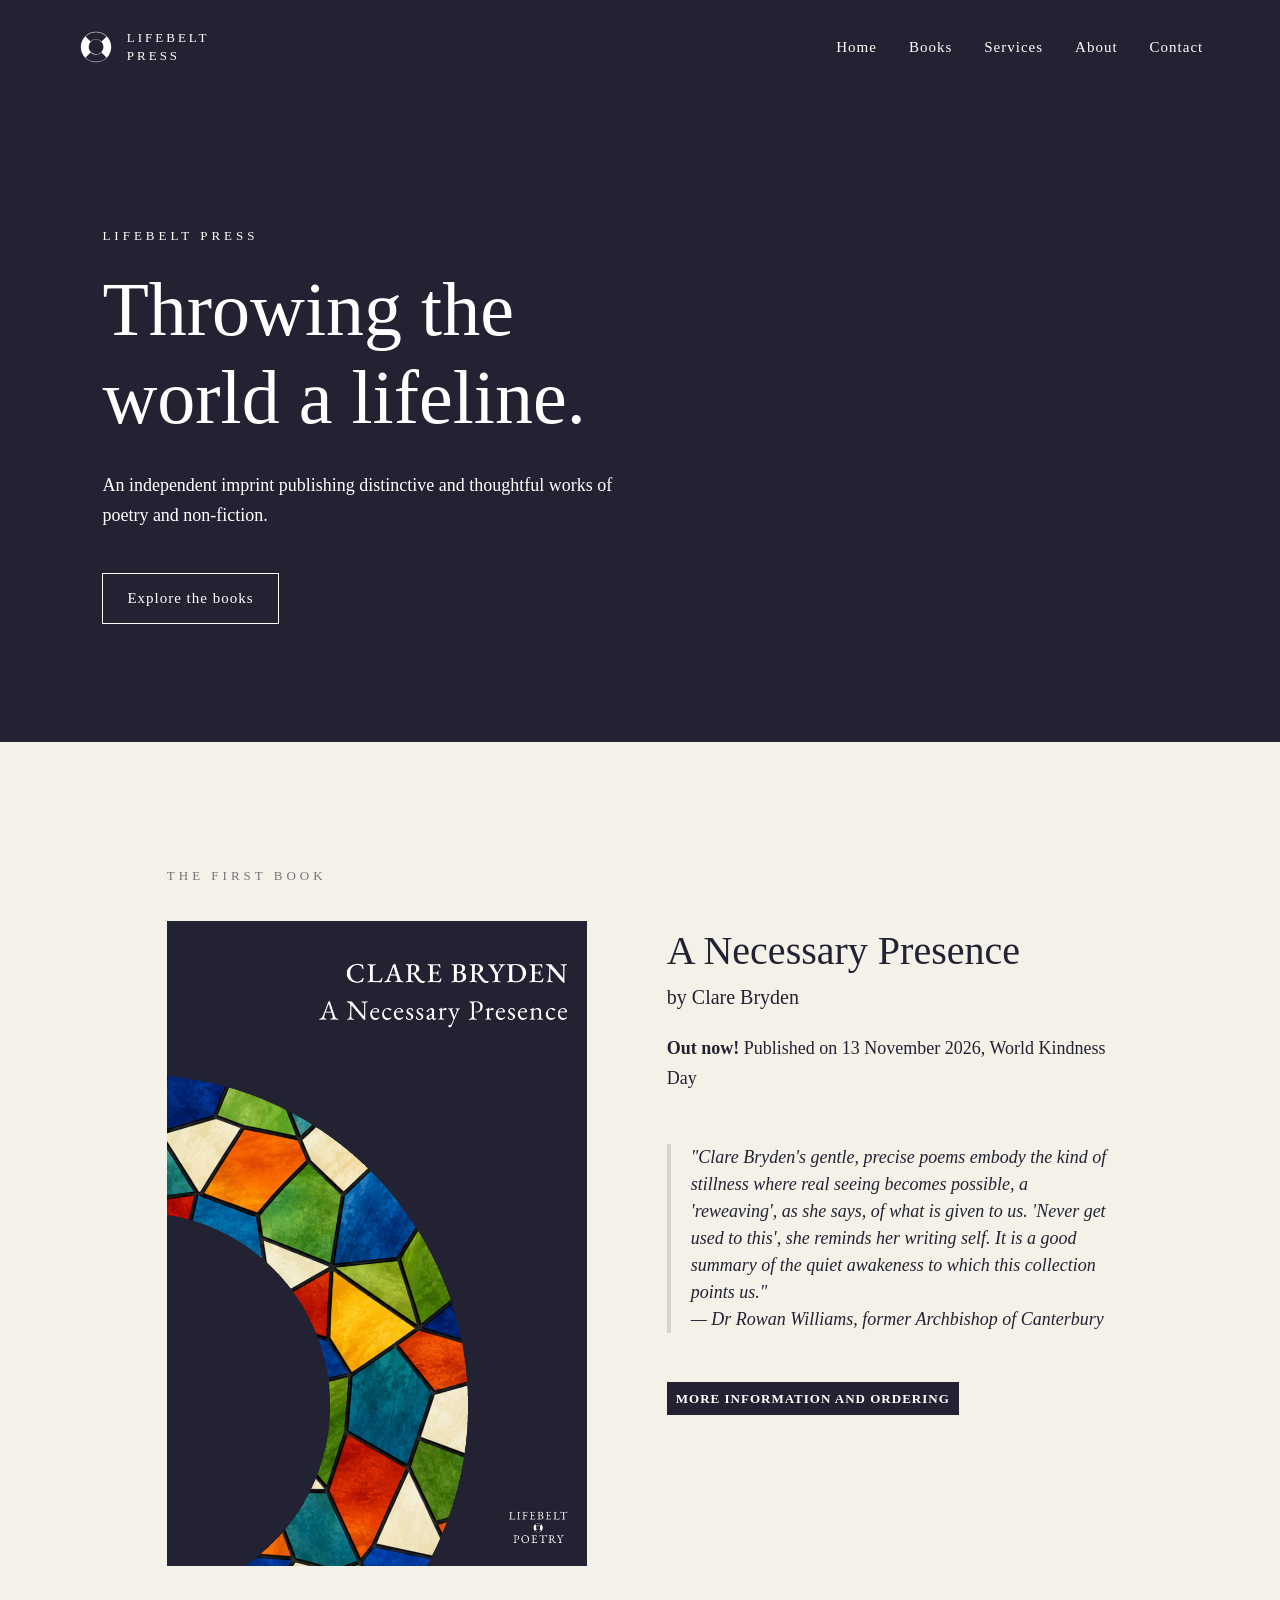
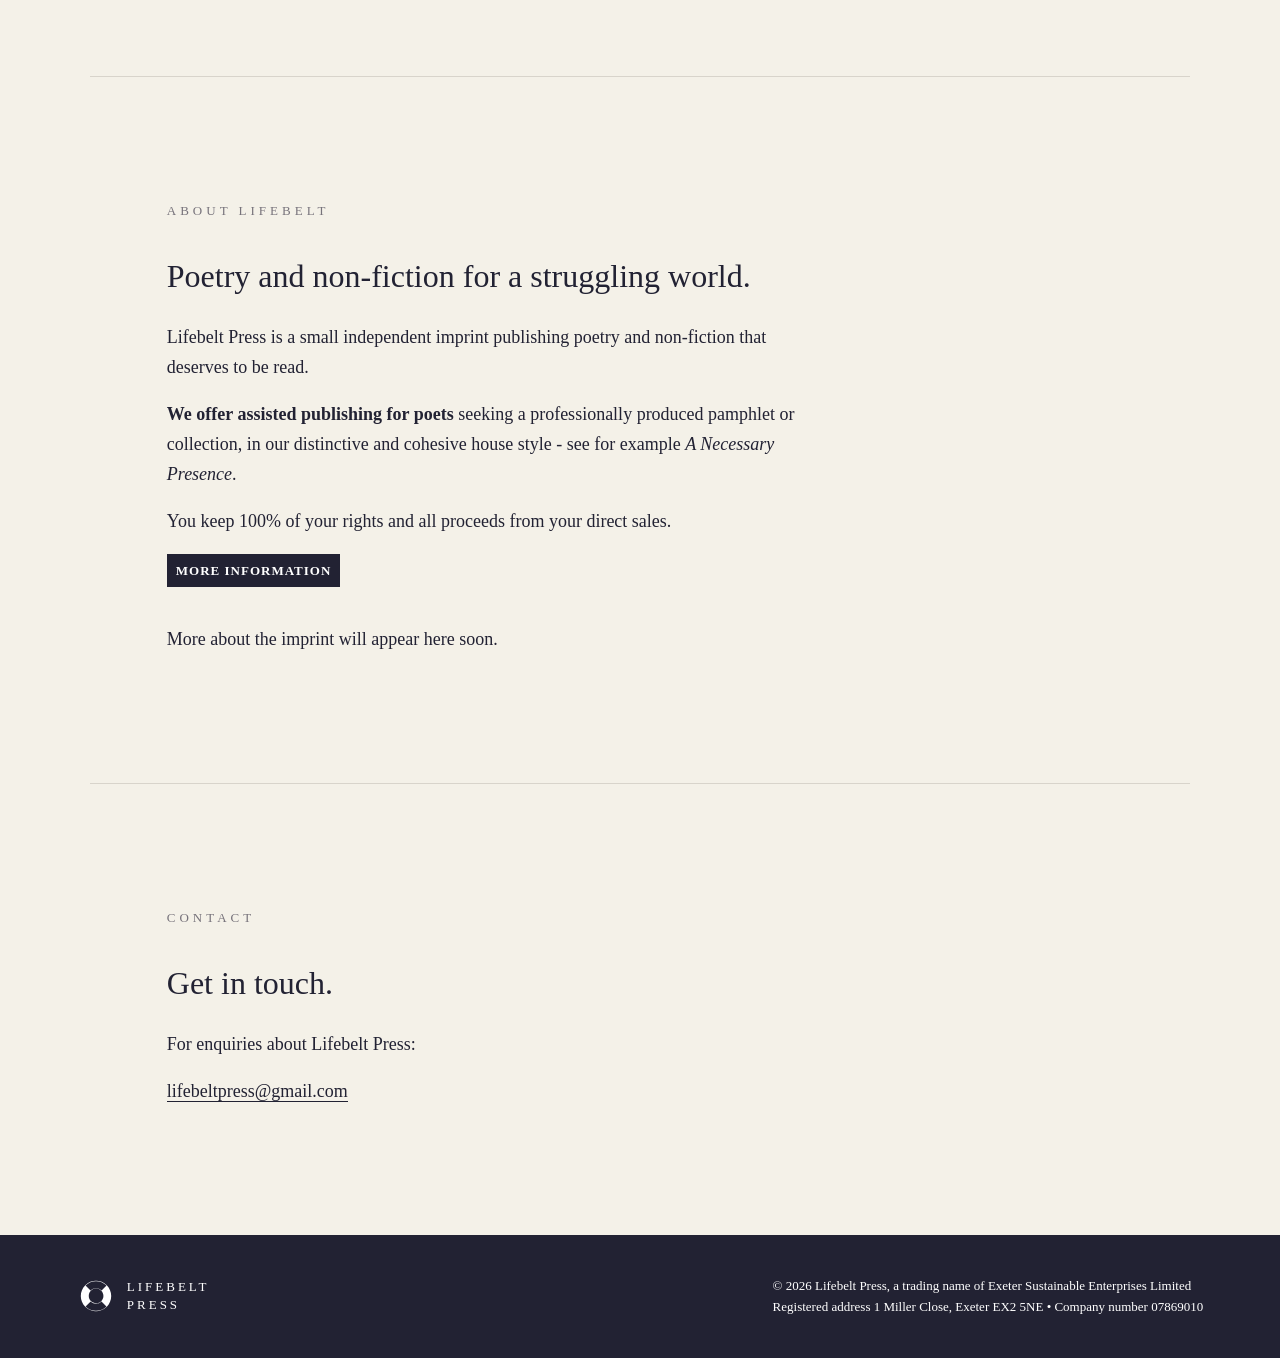
==== commit 06322ea3: "Add files via upload" ====
--- a/index.html
+++ b/index.html
@@ -87,9 +87,9 @@
 
                 <h2>A Necessary Presence</h2>
 
-                <p class="author">Clare Bryden</p>
+                <p class="author">by Clare Bryden</p>
 
-                <p><strong>Out now!</strong> Published on World Kindness Day, 13 November 2026</p>
+                <p><strong>Out now!</strong> Published on 13 November 2026, World Kindness Day</p>
 
                 <p class="lead-quote">"Clare Bryden's gentle, precise poems embody the kind of stillness where real seeing becomes possible, a 'reweaving', as she says, of what is given to us. 'Never get used to this', she reminds her writing self. It is a good summary of the quiet awakeness to which this collection points us." <br />
 				— Dr Rowan Williams, former Archbishop of Canterbury</p>
@@ -112,11 +112,23 @@
         <h2>Poetry and non-fiction for a struggling world.</h2>
 
         <p>
-            Lifebelt Press is a small independent imprint
-            publishing poetry and non-fiction that deserves to be read.
+            Lifebelt Press is a small independent imprint publishing poetry and non-fiction that deserves to be read.
         </p>
 
-        <p>
+		<p>
+			<strong>We offer assisted publishing for poets</strong> seeking a professionally produced pamphlet or collection, 
+			in our distinctive and cohesive house style - see for example <em>A Necessary Presence</em>.
+		</p>
+		
+		<p>
+			You keep 100% of your rights and all proceeds from your direct sales.
+		</p>
+
+		<a class="checkout-btn-flat" href="services.html">
+			More information
+		</a>
+
+        <p style="margin-top:40px;">
             More about the imprint will appear here soon.
         </p>
 
--- a/style.css
+++ b/style.css
@@ -75,6 +75,12 @@
     text-decoration: underline;
 }
 
+main h1 {
+    font-size: clamp(32px, 4vw, 52px);
+    font-weight: normal;
+    line-height: 1.25;
+}
+
 
 /* Hero */
 
@@ -101,13 +107,16 @@
 .hero h1 {
     font-size: clamp(42px, 6vw, 76px);
     font-weight: normal;
-    line-height: 1.08;
-
+    line-height: 1.15;
     margin: 20px 0 30px;
 }
 
 .hero p {
     max-width: 560px;
+}
+
+.buttons {
+  line-height: 34px;
 }
 
 .button {
@@ -119,6 +128,7 @@
     text-decoration: none;
     font-size: 15px;
     letter-spacing: 1px;
+	white-space: nowrap;
 }
 
 .button:hover {
@@ -141,9 +151,9 @@
 }
 
 .section h2 {
-    font-size: clamp(32px, 4vw, 52px);
+	font-size: clamp(20px, 3vw, 32px);
     font-weight: normal;
-    line-height: 1.15;
+    line-height: 1.25;
     margin-top: 0;
 }
 
@@ -192,7 +202,8 @@
     line-height: 1.25;
 }
 
-.book-details h1 {
+.book-details h1,
+.book-details h2 {
     font-size: clamp(24px, 4vw, 40px);
 	font-weight:normal;
     line-height: 1.25;
@@ -255,11 +266,6 @@
   padding: 30px 6vw 60px;
 }
 
-.service h3 {
-  font-size: clamp(20px, 3vw, 32px);
-  font-weight: normal;
-}
-
 .service table {
   width: 100%;
   border-collapse: collapse;
@@ -340,7 +346,7 @@
     font-style: italic;
     border-left: 4px solid var(--line);
     padding-left: 20px;
-    margin: 25px 0;
+    margin: 50px 0;
     color: var(--navy);
     line-height: 1.5;
 }
@@ -428,7 +434,7 @@
     font-weight: bold;
     letter-spacing: 1px;
     text-transform: uppercase;
-    transition: background 0.2s ease;
+	white-space: nowrap;
 }
 
 .checkout-btn-flat:hover {
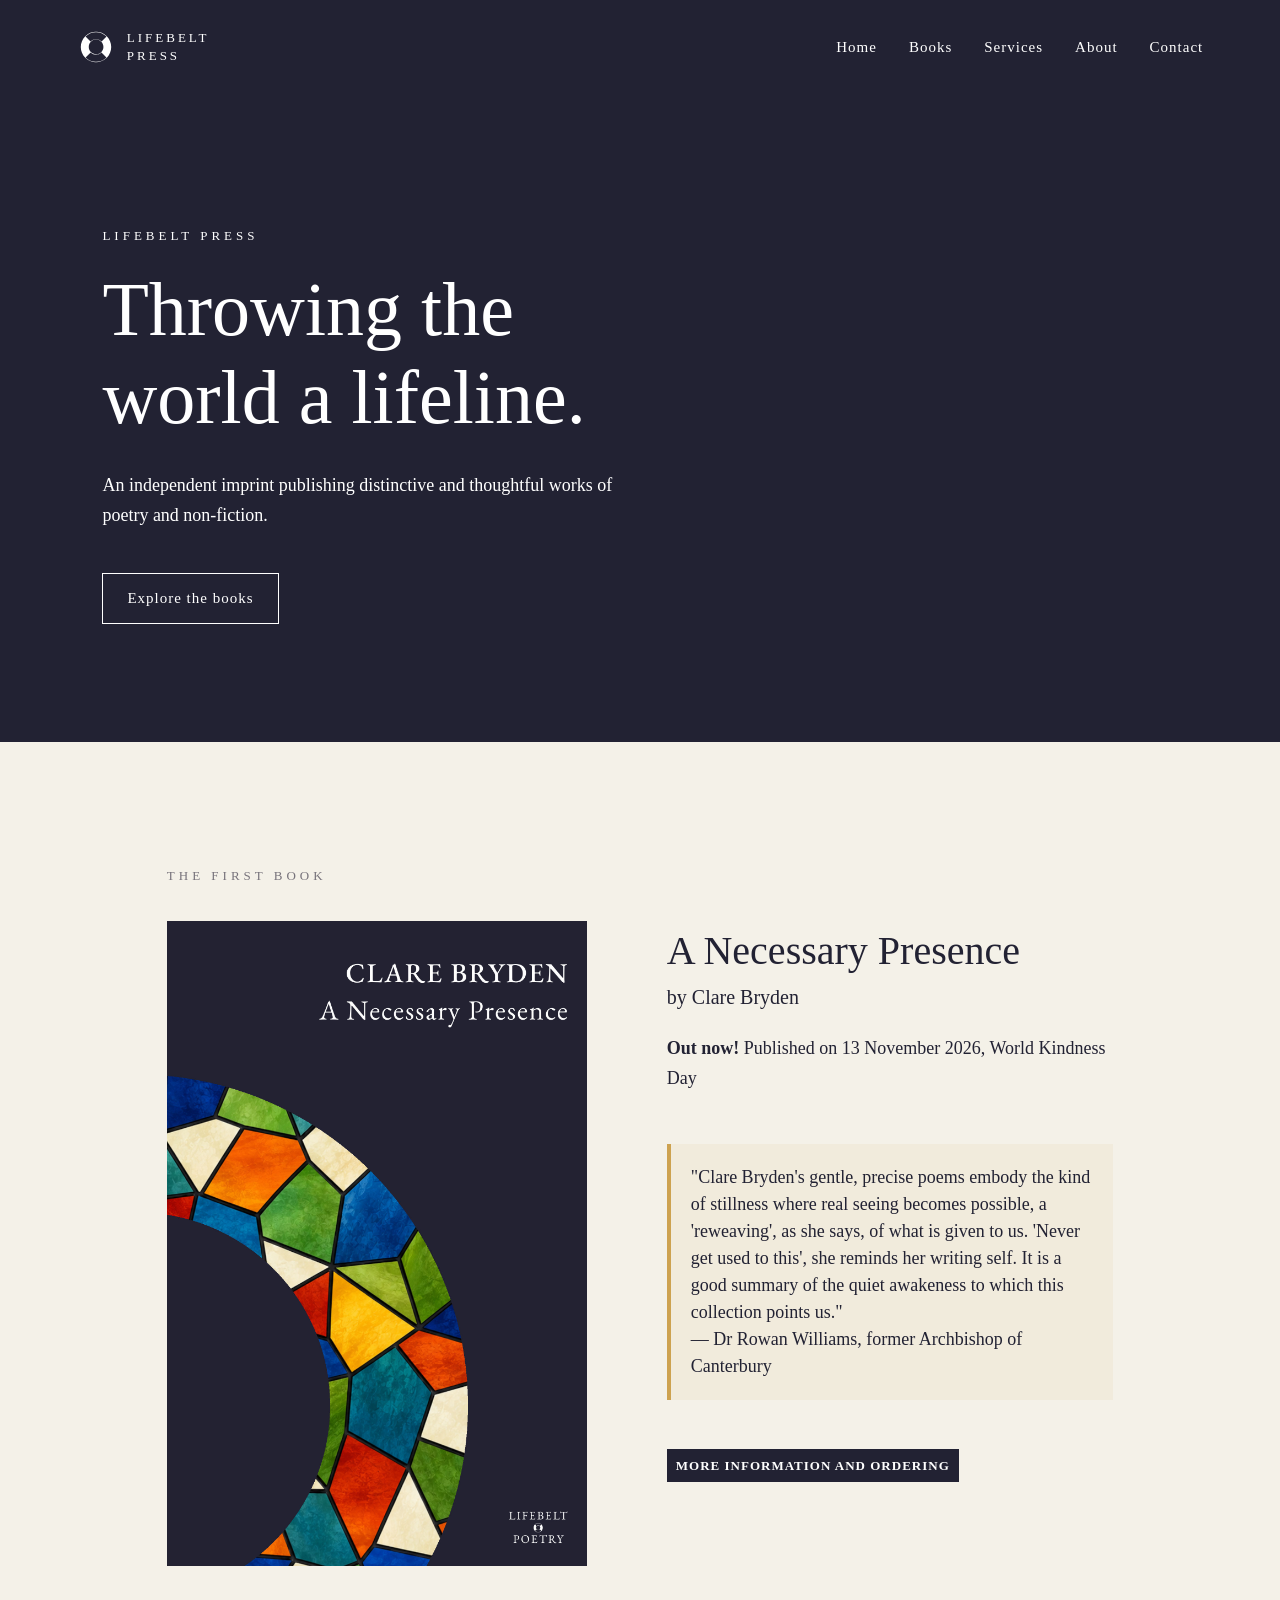
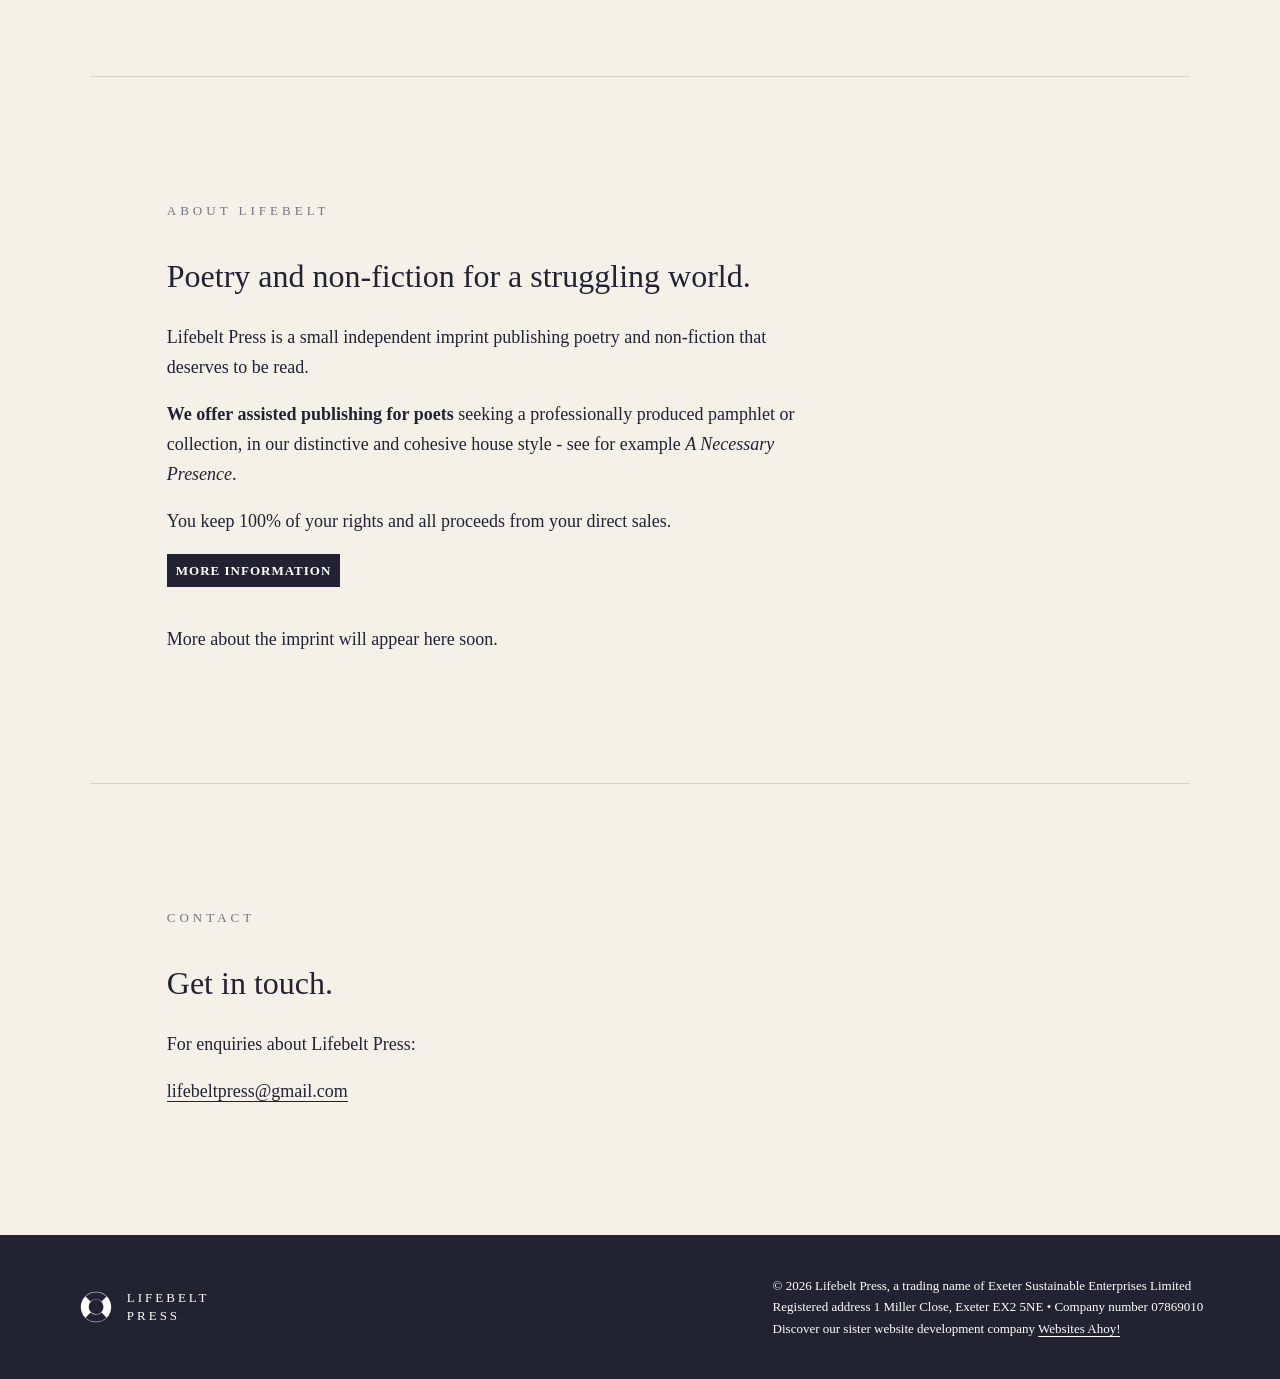
==== commit d9af4b95: "Add files via upload" ====
--- a/index.html
+++ b/index.html
@@ -174,7 +174,8 @@
     </div>
     
     <p>© 2026 Lifebelt Press, a trading name of Exeter Sustainable Enterprises Limited<br />
-        Registered address 1 Miller Close, Exeter EX2 5NE • Company number 07869010</p>
+        Registered address 1 Miller Close, Exeter EX2 5NE • Company number 07869010<br />
+		Discover our sister website development company <a href="https://websitesahoy.co.uk/" target="_blank">Websites Ahoy!</a></p>
     
 </footer>
 
--- a/style.css
+++ b/style.css
@@ -180,18 +180,21 @@
 
 .book {
     display: grid;
-    grid-template-columns: minmax(260px, 420px) 1fr;
+    grid-template-columns: minmax(0, 420px) minmax(0, 1fr);
     gap: 80px;
-    align-items: top;
+    align-items: start;
 }
 
 .book-cover {
+    width: 100%;
+    max-width: 420px;
     aspect-ratio: 0.7;
 }
 
 .book-cover img {
     display: block;
     width: 100%;
+    max-width: 100%;
     height: auto;
 }
 
@@ -200,6 +203,10 @@
     text-align: center;
     font-size: 25px;
     line-height: 1.25;
+}
+
+.book-details {
+    min-width: 0;
 }
 
 .book-details h1,
@@ -284,7 +291,6 @@
 }
 
 .service .buttons {
-	margin-top: 60px;
 }
 
 .updated {
@@ -313,9 +319,19 @@
     margin: 0;
 }
 
+footer a {
+    color: white;
+	border-bottom: 1px solid white;
+	text-decoration: none;
+}
+footer a:hover {
+	border-bottom: 2px solid white;
+}
+
 
 /* ==========================================================================
-   Book Detail Additions    ========================================================================== */
+   Book Detail Additions    
+   ========================================================================== */
 
 .book-media {
     display: flex;
@@ -343,9 +359,9 @@
 
 /* Quote & Descriptive Blocks */
 .lead-quote {
-    font-style: italic;
-    border-left: 4px solid var(--line);
-    padding-left: 20px;
+	background-color: rgba(205, 162, 80, 0.08);
+    border-left: 4px solid var(--gold);
+    padding: 20px;
     margin: 50px 0;
     color: var(--navy);
     line-height: 1.5;
@@ -365,8 +381,6 @@
 /* Compact Metadata */
 .book-meta-inline {
     font-size: 15px;
-/    border-top: 1px solid var(--line);
-/    border-bottom: 1px solid var(--line);
     padding: 15px 0;
     margin: 20px 0;
 }
@@ -505,28 +519,9 @@
     }
 
     nav {
-        gap: 15px;
+        gap: 5px;
         flex-direction: column;
         align-items: flex-end;
-    }
-
-    .hero {
-        min-height: 65vh;
-        padding: 15vw 8vw;
-    }
-
-    .section {
-        padding: 75px 8vw;
-    }
-
-    .book {
-        grid-template-columns: 1fr;
-        gap: 45px;
-    }
-
-    .book-cover,
-    .book-preview {
-        max-width: 360px;
     }
 
     footer {
@@ -534,6 +529,135 @@
         align-items: flex-start;
         gap: 20px;
     }
+
+/* index, books */
+
+    .hero {
+        min-height: 55vh;
+        padding: 5vw 8vw 15vw;
+    }
+
+    .section {
+        padding: 75px 8vw;
+    }
+
+    .book {
+        grid-template-columns: minmax(0, 1fr);
+        gap: 45px;
+    }
+
+    .book-cover,
+    .book-preview {
+        width: 100%;
+        max-width: 360px;
+    }
+
+/* services */
+
+@media (max-width: 800px) {
+    /* ... keep your existing header, hero, section, book, and footer rules ... */
+
+    .section.service-intro {
+        padding: 75px 8vw 40px;
+    }
+
+    .section.service {
+        padding: 30px 8vw 50px;
+    }
+
+    /* Base stacked layout for ALL three service tables */
+    .service table,
+    .service tbody,
+    .service tr,
+    .service td {
+        display: block;
+        width: 100%;
+    }
+
+    .service tr {
+        margin-bottom: 16px;
+        border: 1px solid var(--line);
+        background-color: #fff;
+    }
+
+    .service tbody tr:nth-child(odd) {
+        background-color: #fff;
+    }
+
+    .service td {
+        border: none;
+        border-bottom: 1px solid var(--cream);
+        padding: 12px 16px;
+    }
+
+    .service td:last-child {
+        border-bottom: none;
+    }
+
+    /* =========================================================
+       TABLE 1: Packages (#packages)
+       ========================================================= */
+    #packages tr:first-child {
+        display: none;
+    }
+
+    /* Package header & fee styling for the 3 main packages (rows 2, 3, 4) */
+    #packages tr:nth-child(2) td:first-child,
+    #packages tr:nth-child(3) td:first-child,
+    #packages tr:nth-child(4) td:first-child {
+        background-color: var(--navy);
+        color: #fff;
+    }
+
+    #packages tr:nth-child(2) td:last-child,
+    #packages tr:nth-child(3) td:last-child,
+    #packages tr:nth-child(4) td:last-child {
+        font-weight: bold;
+        background-color: rgba(205, 162, 80, 0.12);
+    }
+
+    #packages tr:nth-child(2) td:last-child::before,
+    #packages tr:nth-child(3) td:last-child::before,
+    #packages tr:nth-child(4) td:last-child::before {
+        content: "Fee (+ print & hard costs)";
+        display: block;
+        font-size: 12px;
+        font-weight: normal;
+        text-transform: uppercase;
+        letter-spacing: 1px;
+        color: var(--muted);
+        margin-bottom: 4px;
+    }
+
+    /* Optional Extras row (row 5) */
+    #packages tr:nth-child(5) {
+        background-color: rgba(205, 162, 80, 0.08);
+        border-color: var(--gold);
+    }
+
+    /* =========================================================
+       TABLE 2: Indicative Hard Costs (#hard-costs)
+       ========================================================= */
+
+    /* Removes gaps between print cost rows, and highlights title row */
+	#hard-costs tr:nth-of-type(2),
+	#hard-costs tr:nth-of-type(3) {
+        margin-bottom:0;
+        border-bottom:none;
+    }
+	#hard-costs tr:nth-of-type(2) td {
+        font-weight: bold;
+    }
+    /* Highlights "48 pages" and "80 pages" cells when paired with prices */
+    #hard-costs td:first-child:not(:only-child) {
+        background-color: rgba(205, 162, 80, 0.12);
+   }
+
+    /* =========================================================
+       TABLE 3: How It Works & Payment Schedule (#process)
+       ========================================================= */
+    /* Uses the base stacked card rules above with no hidden rows or extra labels */
+
 }
 
 @media screen and (min-width: 800px) and (max-width: 960px), 
